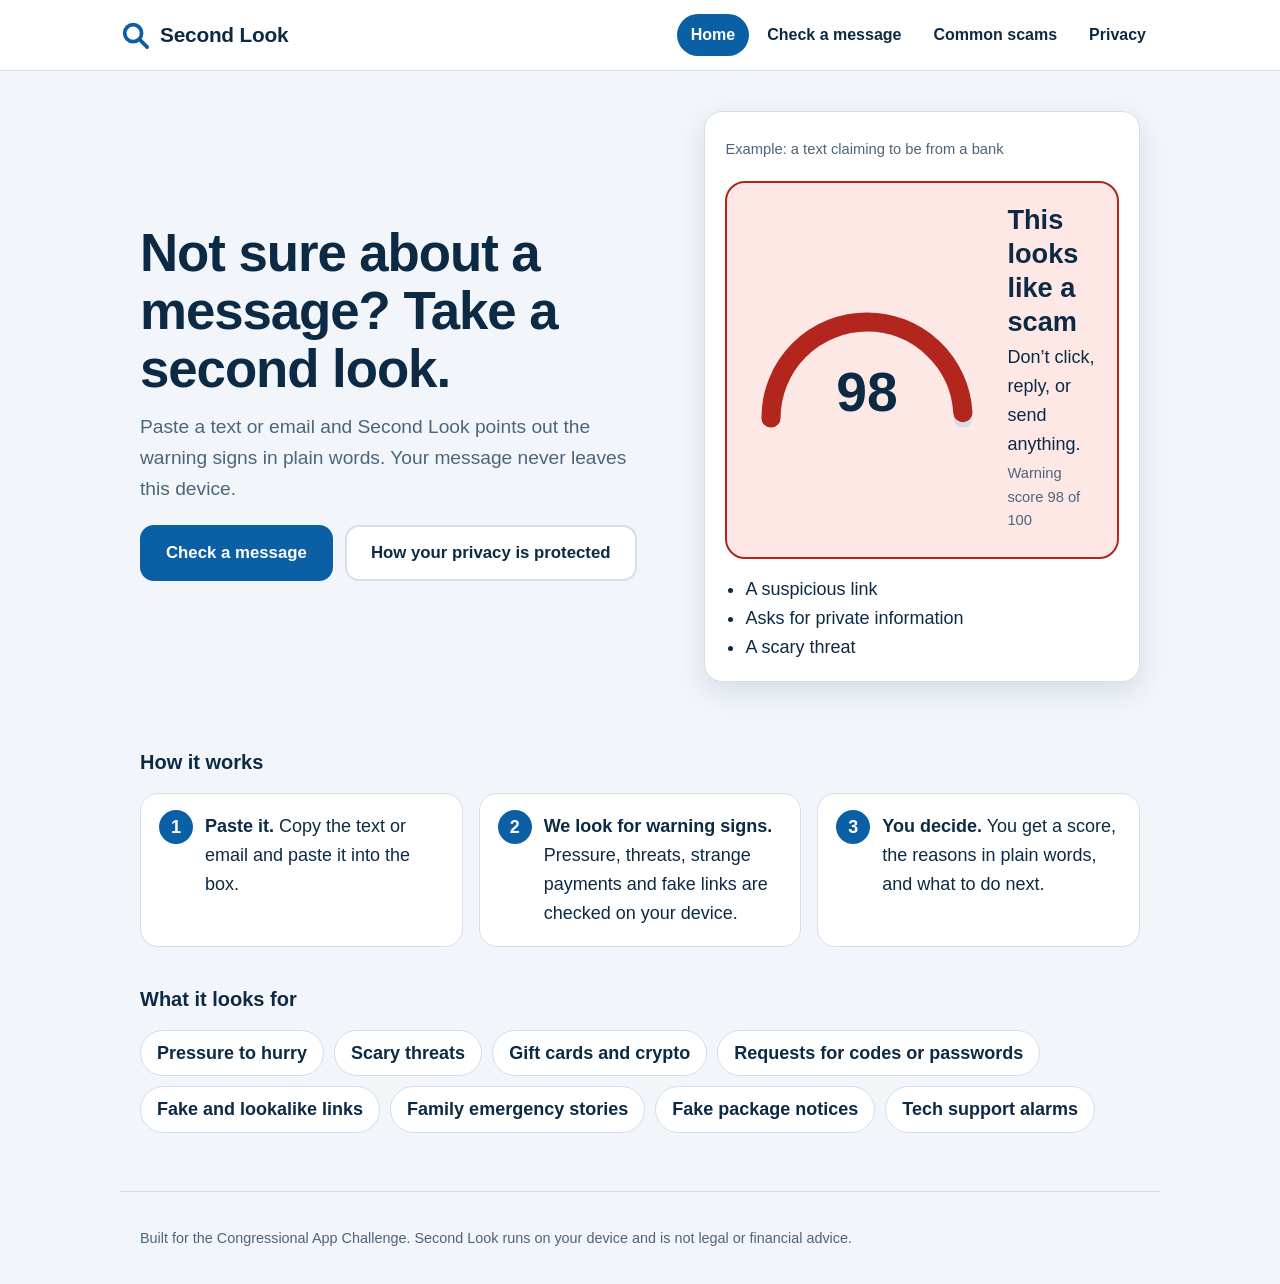
==== index.html @ 33ceda93 "Add files via upload" ====
<!DOCTYPE html>
<html lang="en">
<head>
<meta charset="utf-8">
<meta name="viewport" content="width=device-width, initial-scale=1">
<title>Second Look: check a message before you act</title>
<meta name="description" content="Paste a suspicious text or email and get plain-language warning signs. Everything is checked on your device.">
<link rel="icon" href="data:image/svg+xml,%3Csvg xmlns='http://www.w3.org/2000/svg' viewBox='0 0 32 32'%3E%3Ccircle cx='14' cy='14' r='9' fill='none' stroke='%230b5fa5' stroke-width='4'/%3E%3Cpath d='M21 21l8 8' stroke='%230b5fa5' stroke-width='4' stroke-linecap='round'/%3E%3C/svg%3E">
<style>
:root{--font:"Avenir Next","Segoe UI",Roboto,"Helvetica Neue",Arial,sans-serif;
--bg:#f2f6fa;--panel:#fff;--ink:#0d2a45;--mute:#4d647a;--line:#d3dfea;--brand:#0b5fa5;--brandInk:#fff;
--ok:#17794a;--okBg:#e3f4ea;--warn:#9a5b00;--warnBg:#fff1d0;--bad:#b3261e;--badBg:#fde8e6;color-scheme:light}
@media (prefers-color-scheme:dark){:root:not([data-theme="light"]){--bg:#0b1a2b;--panel:#12273d;--ink:#e9f1f9;--mute:#9fb4c8;--line:#27405a;--brand:#6cb4f0;--brandInk:#0b1a2b;--ok:#5fd394;--okBg:#123a2a;--warn:#f2b84b;--warnBg:#3a2e10;--bad:#ff8a80;--badBg:#401a18;color-scheme:dark}}
:root[data-theme="dark"]{--bg:#0b1a2b;--panel:#12273d;--ink:#e9f1f9;--mute:#9fb4c8;--line:#27405a;--brand:#6cb4f0;--brandInk:#0b1a2b;--ok:#5fd394;--okBg:#123a2a;--warn:#f2b84b;--warnBg:#3a2e10;--bad:#ff8a80;--badBg:#401a18;color-scheme:dark}
*{box-sizing:border-box}
html{scroll-behavior:smooth}
body{margin:0;background:var(--bg);color:var(--ink);font:18px/1.6 var(--font);-webkit-text-size-adjust:100%}
@media (prefers-reduced-motion:reduce){html{scroll-behavior:auto}*{transition:none!important}}
[hidden]{display:none!important}
a{color:var(--brand)}
.skip{position:absolute;left:-999px;top:8px;background:var(--ink);color:var(--bg);padding:10px 14px;border-radius:8px;z-index:20}.skip:focus{left:8px}
header.site{display:flex;flex-wrap:wrap;align-items:center;justify-content:space-between;gap:8px 24px;padding:14px max(20px,calc((100% - 1040px)/2));background:var(--panel);border-bottom:1px solid var(--line);position:sticky;top:0;z-index:10}
.brand{display:flex;align-items:center;gap:10px;color:var(--brand);text-decoration:none;font-weight:800;font-size:1.3rem;letter-spacing:-.01em}
.brand span{color:var(--ink)}
nav{display:flex;flex-wrap:wrap;gap:4px}
nav a{padding:8px 14px;border-radius:99px;text-decoration:none;color:var(--ink);font-weight:600;font-size:1rem}
nav a:hover{background:var(--bg)}
nav a[aria-current="page"]{background:var(--brand);color:var(--brandInk)}
a:focus-visible,button:focus-visible,textarea:focus-visible,summary:focus-visible{outline:3px solid var(--brand);outline-offset:3px}
main{max-width:1040px;margin:0 auto;padding:28px 20px 40px}
h1{font-size:clamp(2rem,5.4vw,3.3rem);line-height:1.1;letter-spacing:-.02em;font-weight:800;margin:0 0 14px;outline:none}
h2{font-size:1.25rem;margin:0 0 8px;line-height:1.25}
.sec{margin:40px 0 14px}
.lead{font-size:1.2rem;color:var(--mute);max-width:46ch;margin:0 0 20px}
.meta{color:var(--mute);font-size:.92rem;margin:6px 0}
.hero{display:grid;grid-template-columns:1.1fr .9fr;gap:32px;align-items:center;padding:12px 0}
@media (max-width:820px){.hero{grid-template-columns:1fr}}
.card{background:var(--panel);border:1px solid var(--line);border-radius:18px;padding:20px;margin-bottom:16px}
.demo{box-shadow:0 10px 30px rgba(13,42,69,.12)}
.actions{display:flex;flex-wrap:wrap;gap:12px;margin:16px 0 4px}
.btn{display:inline-flex;align-items:center;justify-content:center;min-height:56px;padding:12px 24px;border-radius:14px;border:2px solid var(--line);background:var(--panel);color:var(--ink);font:700 1.05rem var(--font);text-decoration:none;cursor:pointer}
.btn:hover{border-color:var(--brand)}
.btn.primary{background:var(--brand);border-color:var(--brand);color:var(--brandInk)}
.steps{counter-reset:s;list-style:none;padding:0;display:grid;grid-template-columns:repeat(3,1fr);gap:16px}
@media (max-width:820px){.steps{grid-template-columns:1fr}}
.steps li{counter-increment:s;background:var(--panel);border:1px solid var(--line);border-radius:18px;padding:18px 20px 18px 64px;position:relative}
.steps li::before{content:counter(s);position:absolute;left:18px;top:16px;width:34px;height:34px;border-radius:50%;background:var(--brand);color:var(--brandInk);font-weight:800;display:grid;place-items:center}
.pills{list-style:none;padding:0;display:flex;flex-wrap:wrap;gap:10px}
.pills li{background:var(--panel);border:1px solid var(--line);border-radius:99px;padding:8px 16px;font-weight:600}
label{display:block;font-weight:700;margin-bottom:8px}
textarea{width:100%;font:inherit;padding:14px;border:2px solid var(--line);border-radius:14px;background:var(--bg);color:var(--ink);resize:vertical;min-height:160px}
.err{color:var(--bad);font-weight:700;margin:10px 0 0}
.chips{display:flex;flex-wrap:wrap;gap:10px}
.chip{min-height:44px;padding:8px 16px;border-radius:99px;border:2px solid var(--line);background:var(--panel);color:var(--ink);font:600 1rem var(--font);cursor:pointer}
.chip:hover{border-color:var(--brand)}
.grid{display:grid;grid-template-columns:repeat(auto-fill,minmax(300px,1fr));gap:16px;margin-bottom:16px}
.grid.three{grid-template-columns:repeat(auto-fit,minmax(240px,1fr))}
.grid .card{margin:0}
.scam h2{margin-bottom:10px}.scam p{margin:6px 0}
.scam q{display:block;font-style:italic;color:var(--mute)}
.verdict{display:grid;grid-template-columns:240px 1fr;gap:20px;align-items:center;border:2px solid;border-radius:20px;padding:20px;margin:20px 0 16px}
@media (max-width:640px){.verdict{grid-template-columns:1fr;text-align:center}}
.verdict.ok{background:var(--okBg);border-color:var(--ok)}.verdict.warn{background:var(--warnBg);border-color:var(--warn)}.verdict.scam{background:var(--badBg);border-color:var(--bad)}
.verdict h2{font-size:1.7rem;margin:0 0 4px;outline:none}.verdict p{margin:4px 0}
.gauge{width:100%;max-width:240px;margin:0 auto;display:block}
.g-track{fill:none;stroke:var(--line);stroke-width:16;stroke-linecap:round}
.g-val{fill:none;stroke-width:16;stroke-linecap:round;transition:stroke-dashoffset .9s cubic-bezier(.2,.8,.2,1)}
.gauge.ok .g-val{stroke:var(--ok)}.gauge.warn .g-val{stroke:var(--warn)}.gauge.scam .g-val{stroke:var(--bad)}
.g-num{font-size:46px;font-weight:800;fill:var(--ink);font-family:var(--font)}
.find{border-left:8px solid var(--line)}.find.hi{border-left-color:var(--bad)}.find.mid{border-left-color:var(--warn)}
.find p{margin:6px 0}.find q{background:var(--bg);padding:2px 8px;border-radius:6px;margin-right:6px;font-size:.95rem}
.tipline{font-weight:600}
.msg{white-space:pre-wrap;word-break:break-word;background:var(--bg);padding:14px;border-radius:12px;margin:8px 0}
mark{color:inherit;border-radius:3px;padding:0 2px}
.hl-flag{background:var(--warnBg);box-shadow:inset 0 -3px 0 var(--warn)}
.hl-link{background:var(--badBg);box-shadow:inset 0 -3px 0 var(--bad);text-decoration:underline wavy var(--bad)}
.todo ol{margin:8px 0 0;padding-left:22px}.todo li{margin:6px 0}
.linkrow{padding:10px 0;border-top:1px solid var(--line)}.linkrow:first-of-type{border-top:0}
.linkrow ul{margin:6px 0 0;padding-left:20px}
.proof{display:flex;justify-content:space-between;gap:12px;flex-wrap:wrap;background:var(--bg);border-radius:12px;padding:12px 16px;margin:12px 0 4px}
.proof strong{font-size:1.4rem;color:var(--ok)}
.mini{margin:6px 0 0;padding-left:20px}
footer.site{max-width:1040px;margin:0 auto;padding:20px;color:var(--mute);font-size:.9rem;border-top:1px solid var(--line)}
</style>
</head>
<body>
<a class="skip" href="#main">Skip to content</a>
<header class="site">
  <a class="brand" href="#/" aria-label="Second Look, home">
    <svg viewBox="0 0 32 32" width="30" height="30" aria-hidden="true"><circle cx="14" cy="14" r="9" fill="none" stroke="currentColor" stroke-width="4"/><path d="M21 21l8 8" stroke="currentColor" stroke-width="4" stroke-linecap="round"/></svg>
    <span>Second Look</span>
  </a>
  <nav aria-label="Main">
    <a href="#/" data-p="home">Home</a>
    <a href="#/check" data-p="check">Check a message</a>
    <a href="#/learn" data-p="learn">Common scams</a>
    <a href="#/privacy" data-p="privacy">Privacy</a>
  </nav>
</header>

<main id="main">
<section id="p-home" class="page">
  <div class="hero">
    <div>
      <h1>Not sure about a message? Take a second look.</h1>
      <p class="lead">Paste a text or email and Second Look points out the warning signs in plain words. Your message never leaves this device.</p>
      <div class="actions"><a class="btn primary" href="#/check">Check a message</a><a class="btn" href="#/privacy">How your privacy is protected</a></div>
    </div>
    <div class="card demo" aria-label="Example result"><p class="meta">Example: a text claiming to be from a bank</p><div id="demo"></div></div>
  </div>
  <h2 class="sec">How it works</h2>
  <ol class="steps">
    <li><strong>Paste it.</strong> Copy the text or email and paste it into the box.</li>
    <li><strong>We look for warning signs.</strong> Pressure, threats, strange payments and fake links are checked on your device.</li>
    <li><strong>You decide.</strong> You get a score, the reasons in plain words, and what to do next.</li>
  </ol>
  <h2 class="sec">What it looks for</h2>
  <ul class="pills" id="pills"></ul>
</section>

<section id="p-check" class="page" hidden>
  <h1>Check a message</h1>
  <p class="lead">Paste the whole message below. Nothing is sent anywhere.</p>
  <div class="card">
    <label for="msg">The message</label>
    <textarea id="msg" rows="7" placeholder="Paste a text message or email here"></textarea>
    <p id="err" class="err" role="alert" hidden></p>
    <div class="actions"><button class="btn primary" id="run">Check this message</button><button class="btn" id="clear">Clear</button></div>
    <p class="meta">No example handy? Try one:</p>
    <div class="chips" id="examples"></div>
  </div>
  <div id="result" hidden aria-live="polite"></div>
</section>

<section id="p-learn" class="page" hidden>
  <h1>Common scams</h1>
  <p class="lead">Scammers reuse the same few stories. Knowing them makes them easy to spot.</p>
  <div class="grid" id="scams"></div>
  <div class="card">
    <h2>If you think you’ve been scammed</h2>
    <ul>
      <li>If you shared card or bank details, call your bank right away.</li>
      <li>Report it at <a href="https://reportfraud.ftc.gov" rel="noopener">reportfraud.ftc.gov</a> and, for internet crimes, <a href="https://www.ic3.gov" rel="noopener">ic3.gov</a>.</li>
      <li>Tell family or a friend. Scams work best in secret, and shame helps nobody.</li>
    </ul>
  </div>
</section>

<section id="p-privacy" class="page" hidden>
  <h1>Your message stays on your device</h1>
  <p class="lead">Scam messages are personal. Second Look was built so we never need to see yours.</p>
  <div class="grid three">
    <div class="card"><h2>No uploads</h2><p>The check runs inside this page, on your phone or computer. There is no server that receives your message.</p></div>
    <div class="card"><h2>No history</h2><p>We don’t save what you paste. Close the tab and it’s gone.</p></div>
    <div class="card"><h2>No accounts</h2><p>You don’t sign in, and there are no ads or trackers in this page.</p></div>
  </div>
  <div class="card">
    <h2>Check it yourself</h2>
    <p>Open this page, then turn on airplane mode and check a message. It still works, because nothing needs the internet.</p>
    <p class="proof"><span>Network requests made while checking messages</span> <strong id="netcount">0</strong></p>
    <p class="meta">This counter is read from your browser’s own resource log each time you check a message.</p>
  </div>
  <div class="card">
    <h2>How the checking works</h2>
    <p>Two layers work together, both inside the page:</p>
    <ul>
      <li><strong>Rules.</strong> <span id="ruleCount"></span> checks look for pressure, threats, payment requests, private-information requests, and fake or lookalike links. Each finding comes with a plain-language reason.</li>
      <li><strong>A small word model.</strong> A naive Bayes classifier learns from <span id="corpusCount"></span> short example messages when the page loads. It adds a gentle nudge to the score (20%), and the rules carry the rest.</li>
    </ul>
    <p class="meta">This is a helper, not a guarantee. It can miss new scams and flag real messages. When in doubt, contact the company using a number you already trust.</p>
  </div>
</section>
</main>

<footer class="site"><p>Built for the Congressional App Challenge. Second Look runs on your device and is not legal or financial advice.</p></footer>

<script>
// Training messages for the small on-device word model, plus page content.
(function(root){
var CORPUS={
scam:[
"URGENT your account has been suspended verify your password now at the link",
"Final notice unpaid toll balance pay now to avoid a fine click the link",
"You have won a prize claim your free gift card today",
"Hi grandma I am in jail please send bail money with gift cards and dont tell mom",
"Your package is on hold pay the small delivery fee at this link",
"This is the IRS you owe back taxes and a warrant will be issued call now",
"Your computer has a virus call this number for tech support immediately",
"Guaranteed returns double your money with crypto investment opportunity",
"Buy gift cards and send me the codes keep this private I am in a meeting",
"Your bank account is locked confirm your social security number to unlock",
"Congratulations you have been selected for a free iphone claim your reward",
"Wrong number hi I am new in town do you want to chat and invest in crypto",
"Dear customer your payment failed update your billing details immediately",
"Unauthorized login detected verify your identity or your account will be closed",
"Medicare card replacement send your number and bank details to receive new card",
"Act now limited time pay with bitcoin or your files stay locked"
],
ham:[
"Your appointment is tomorrow at 3 pm reply C to confirm or call the office",
"Hey are you still coming to dinner on Friday I made reservations",
"Your verification code is numtoken do not share this code with anyone",
"Thanks for your order it shipped and will arrive on Thursday",
"Reminder the council meeting moved to 7 pm in the main room",
"Can you pick up milk on the way home thanks",
"Your prescription is ready for pickup at the pharmacy",
"Happy birthday hope you have a great day see you this weekend",
"The game starts at 6 bring a jacket it might get cold",
"Your monthly statement is available log in to the app to view it",
"Class is cancelled today because of the storm see you next week",
"Meeting notes are attached let me know if you have questions",
"Thanks for dinner last night we had a great time",
"Your ride is arriving in 3 minutes meet the driver outside",
"Library books are due Monday you can renew them online",
"Practice is at 5 today please bring your water bottle"
]};
var EXAMPLES=[
{label:"Bank text",text:"Chase Alert: Your account has been locked due to unauthorized activity. Verify your identity within 24 hours: http://chase-secure-login.top/verify"},
{label:"Boss gift cards",text:"Hi, it's Dana. I'm in a meeting and can't talk. I need 5 Google Play gift cards for a client today. Send me the codes and keep this between us."},
{label:"Package fee",text:"USPS: Your package is on hold. Pay a $1.99 redelivery fee at bit.ly/3xYzPkg to avoid return."},
{label:"Real reminder",text:"Reminder: your dentist appointment is tomorrow at 3:00 PM. Reply C to confirm."}
];
var SCAMS=[
{name:"A grandchild in trouble",looks:"“Grandma, it’s me. I’m in jail and need bail. Please don’t tell Mom.”",tell:"A frightening emergency, a request for secrecy, and payment by gift card or wire.",todo:"Hang up. Call your grandchild or a relative on a number you already have."},
{name:"Government impersonators",looks:"“This is the IRS. A warrant will be issued unless you pay today.”",tell:"Real agencies don’t threaten arrest by text or demand gift cards.",todo:"Look up the agency’s official number yourself and call it."},
{name:"Fake package or toll notices",looks:"“Your package is on hold. Pay a small fee to release it.”",tell:"A small fee, a link, and a package you weren’t expecting.",todo:"Open the carrier’s real app or website by typing the address yourself."},
{name:"Bank fraud alerts",looks:"“Your account is locked. Verify now.”",tell:"A link that asks you to log in, with a lookalike web address.",todo:"Call the number on the back of your card."},
{name:"The boss who needs gift cards",looks:"“I’m in a meeting. Buy 5 gift cards and send me the codes.”",tell:"Someone senior, unreachable, asking for gift-card codes.",todo:"Contact your boss on a known number before doing anything."},
{name:"Tech support alarms",looks:"“Your computer has a virus. Call this number now.”",tell:"Pop-ups and messages can’t really detect viruses and then ask you to call.",todo:"Close the page. Never give a stranger remote access."},
{name:"Prizes and inheritances",looks:"“You’ve won! Pay a small fee to claim your prize.”",tell:"You must pay or share details before you can collect.",todo:"Real prizes never charge you. Ignore it."},
{name:"Romance and investment",looks:"“I’ve made a fortune with crypto. Guaranteed returns.”",tell:"A new online friend, guaranteed profits, and pressure to move fast.",todo:"Talk to someone you trust before sending any money."}
];
var api={CORPUS:CORPUS,EXAMPLES:EXAMPLES,SCAMS:SCAMS};
if(typeof module!=="undefined"&&module.exports)module.exports=api;else root.AppData=api;
})(this);
</script>
<script>
// Scam analyzer: rule checks + link checks + a tiny word model. Pure logic, no network, no DOM.
(function(root){
"use strict";
var Data=(typeof module!=="undefined"&&module.exports)?require("./data.js"):root.AppData;
var BRANDS=["paypal","amazon","apple","microsoft","netflix","usps","fedex","ups","irs","chase","wellsfargo","bankofamerica","venmo","zelle","google","facebook","walmart","medicare","citibank"];
var SHORT=/^(bit\.ly|tinyurl\.com|t\.co|ow\.ly|is\.gd|cutt\.ly|rb\.gy|shorturl\.at|goo\.gl|tiny\.cc)$/i;
var BADTLD=/\.(top|xyz|click|link|icu|buzz|rest|sbs|cfd|support|zip|mov)$/i;

var RULES=[
{id:"urgency",w:14,re:/\b(urgent(ly)?|immediately|right away|act now|asap|final (notice|warning)|last (chance|warning)|within \d+ ?(hours?|hrs?|minutes?|mins?|days?)|expires? (today|soon)|today only|respond now)/gi,title:"Pressure to hurry",why:"Scammers rush you so you don’t stop to think or check.",tip:"Real companies give you time. Slow down."},
{id:"threat",w:16,re:/\b(suspend(ed)?|locked|deactivat\w+|terminat\w+|legal action|lawsuit|arrest(ed)?|warrant|penalt(y|ies)|frozen|closed your account|unauthorized (charge|activity|login)|compromised)\b/gi,title:"A scary threat",why:"Fear makes people act fast. Scammers use it on purpose.",tip:"Don’t react to the threat. Check with the company directly."},
{id:"payment",w:26,re:/\b(gift ?cards?|itunes card|google play card|steam card|western union|moneygram|wire (the )?(money|transfer)|zelle|cash ?app|venmo|bitcoin|btc|crypto(currency)?|prepaid card|money order)\b/gi,title:"Asks for hard-to-trace payment",why:"Gift cards, wire transfers and crypto are favorites of scammers because the money can’t be taken back.",tip:"Never pay a stranger with gift cards, wires or crypto."},
{id:"secrets",w:22,re:/\b(?:send|reply with|give|tell|read (?:back|out)|share|enter|provide|confirm|verify|update)\b[^.\n]{0,40}?\b(?:codes?|password|pin|ssn|social security(?: number)?|card number|account number|account|login|identity|banking (?:info|details))\b/gi,neg:/(not|never|n't|don't)\s*$/i,title:"Asks for private information",why:"Banks and agencies don’t ask you to send passwords, codes or your Social Security number by message.",tip:"Never share codes or passwords. Call the company on a number you trust."},
{id:"prize",w:20,re:/\b(you(?:'ve| have)? (?:won|been selected)|congratulations|winner|prize|lottery|sweepstakes|claim your (?:reward|gift|prize)|free (?:gift|iphone|reward)|inheritance|unclaimed (?:funds|money))\b/gi,title:"A prize you didn’t enter for",why:"If you didn’t enter, you didn’t win. Prizes that ask for a fee are scams.",tip:"Ignore it. Real prizes never ask you to pay."},
{id:"secrecy",w:18,re:/\b(don'?t tell|do not tell|keep this (?:private|secret|between us)|between you and me|don'?t (?:share|mention) this|tell no one)\b/gi,title:"Asks you to keep it secret",why:"Scammers isolate you so no one can warn you.",tip:"Tell someone you trust right away."},
{id:"impersonation",w:10,re:/\b(irs|internal revenue|social security administration|medicare|your bank|chase|wells fargo|bank of america|citibank|amazon|apple support|microsoft|geek squad|norton|mcafee|paypal|fedex|usps|ups|dmv|sheriff|fbi)\b/gi,title:"Uses a trusted name",why:"Scammers borrow names you trust. Anyone can type a famous name.",tip:"Contact the real organization using a number or website you already know."},
{id:"package",w:20,re:/\b(unpaid toll|toll (?:balance|violation)|package (?:is )?(?:on hold|held|undeliverable)|redelivery|customs fee|failed (?:to deliver|delivery))\b/gi,title:"A package or toll problem",why:"Fake delivery and toll notices are among the most common scam texts.",tip:"Check in the carrier’s real app or website, typed by you."},
{id:"family",w:20,re:/\b(new number|lost my phone|(?:in|from) jail|need bail|bail money|car accident|stranded)\b/gi,title:"A family emergency story",why:"Scammers pretend to be a relative in trouble to get quick money.",tip:"Call your relative on a number you already have."},
{id:"tech",w:44,re:/\b(your (?:computer|device|pc|iphone|ipad) (?:has|is|may be) (?:a )?(?:virus|infected|hacked|compromised)|call (?:this|our|the) (?:number|support|helpline)|remote access|anydesk|teamviewer|tech(?:nical)? support)/gi,title:"Tech support alarm",why:"Real companies don’t contact you out of the blue about a virus.",tip:"Don’t call. Never give anyone control of your computer."},
{id:"invest",w:22,re:/\b(guaranteed (?:returns?|profit)|risk[- ]free|double your (?:money|investment)|crypto (?:trading|investment)|investment opportunity|passive income)\b/gi,title:"Too-good-to-be-true profit",why:"No honest investment can guarantee profit.",tip:"Talk to someone you trust before sending money."},
{id:"greeting",w:6,re:/\b(dear (?:customer|user|member|client|account holder|sir|madam)|valued customer)\b/gi,title:"A generic greeting",why:"Real companies usually use your name.",tip:"Treat it as one more reason to be careful."},
{id:"click",w:6,re:/\b(click (?:the )?(?:link|here|below)|tap (?:the )?(?:link|here)|follow this link|open the attachment)\b/gi,title:"Tells you to click",why:"Scam messages push you toward a link or file.",tip:"Don’t tap links in unexpected messages."}
];

function findAll(re,text,neg){var out=[],m;re.lastIndex=0;while((m=re.exec(text))){if(!m[0].length){re.lastIndex++;continue}var s=m.index;if(neg&&neg.test(text.slice(Math.max(0,s-14),s)))continue;out.push([s,s+m[0].length])}return out}

var URL_RE=/(?:https?:\/\/|www\.)[^\s<>"')]+|\b[a-z0-9][a-z0-9-]*(?:\.[a-z0-9-]+)*\.(?:com|net|org|co|io|top|xyz|click|link|info|us|biz|support|me|gov|edu|icu|live|shop|site|online|ly)(?:\/[^\s<>"')]*)?/gi;
function extractUrls(text){var out=[],m;URL_RE.lastIndex=0;while((m=URL_RE.exec(text))){var raw=m[0].replace(/[.,;:!?]+$/,"");if(m.index>0&&text.charAt(m.index-1)==="@")continue;out.push({raw:raw,start:m.index,end:m.index+raw.length})}return out}
function norm(h){return h.replace(/rn/g,"m").replace(/0/g,"o").replace(/1/g,"l").replace(/3/g,"e").replace(/\$/g,"s")}
var NAMES={paypal:"PayPal",usps:"USPS",fedex:"FedEx",ups:"UPS",irs:"the IRS",wellsfargo:"Wells Fargo",bankofamerica:"Bank of America",citibank:"Citibank"};
function cap(s){return NAMES[s]||s.charAt(0).toUpperCase()+s.slice(1)}
function analyzeUrl(u){
  var s=u.raw.replace(/^https?:\/\//i,""),auth=s.split(/[\/?#]/)[0],at=false;
  if(auth.indexOf("@")>-1){at=true;auth=auth.split("@").pop()}
  var h=auth.replace(/:\d+$/,"").toLowerCase().replace(/^www\./,""),f=[],L=h.split("."),tld=L[L.length-1],first=L.length>1?L[L.length-2]:h,reg=L.slice(-2).join(".");
  if(at)f.push("Has an @ sign that hides the real website.");
  if(SHORT.test(h))f.push("A shortened link hides where it really goes.");
  if(/^\d{1,3}(\.\d{1,3}){3}$/.test(h))f.push("Uses a string of numbers instead of a website name.");
  if(/xn--/.test(h))f.push("Uses look-alike international letters to imitate another site.");
  if(BADTLD.test(h))f.push("Ends in ."+tld+", an ending scam sites use a lot.");
  if((h.match(/-/g)||[]).length>=3)f.push("A long, hyphen-filled name is common on fake sites.");
  var n=norm(h);
  for(var i=0;i<BRANDS.length;i++){var b=BRANDS[i];
    if(n.indexOf(b)>-1){
      var ok=(first===b&&/^(com|gov|org)$/.test(tld))||(L.length>=3&&/^(co|com)$/.test(first)&&L[L.length-3]===b);
      if(!ok){f.push("The name imitates "+cap(b)+", but the real website here is "+reg+".");break}
    }}
  return {raw:u.raw,host:h,flags:f,start:u.start,end:u.end};
}

// Tiny naive Bayes word model, trained when the page loads from the example messages in data.js.
var MODEL=null;
function tokens(t){t=t.toLowerCase().replace(/https?:\/\/\S+|www\.\S+/g," urltoken ").replace(/\d+/g," numtoken ");return t.match(/[a-z']+|[$!]/g)||[]}
function train(){
  var c={s:{},h:{}},N={s:0,h:0},V={};
  function add(k){return function(msg){tokens(msg).forEach(function(w){c[k][w]=(c[k][w]||0)+1;N[k]++;V[w]=1})}}
  Data.CORPUS.scam.forEach(add("s"));Data.CORPUS.ham.forEach(add("h"));
  var size=Object.keys(V).length,llr={};
  Object.keys(V).forEach(function(w){llr[w]=Math.log(((c.s[w]||0)+1)/(N.s+size))-Math.log(((c.h[w]||0)+1)/(N.h+size))});
  MODEL=llr;
}
function classify(text){
  if(!MODEL)train();
  var seen={},sum=0;
  tokens(text).forEach(function(w){if(!seen[w]&&MODEL[w]!==undefined){seen[w]=1;sum+=MODEL[w]}});
  return 1/(1+Math.exp(-sum/2));
}

function analyze(text){
  text=String(text||"");
  var findings=[],marks=[],raw=0,ids={};
  RULES.forEach(function(r){
    var hits=findAll(r.re,text,r.neg);
    if(!hits.length)return;
    ids[r.id]=1;raw+=r.w+Math.min(hits.length-1,2)*2;
    findings.push({id:r.id,w:r.w,title:r.title,why:r.why,tip:r.tip,snips:hits.slice(0,3).map(function(h){return text.slice(h[0],h[1])})});
    hits.forEach(function(h){marks.push({s:h[0],e:h[1],id:r.id})});
  });
  var words=text.match(/[A-Za-z]{3,}/g)||[],caps=words.filter(function(w){return w===w.toUpperCase()}).length;
  if((caps>=4&&caps/Math.max(words.length,1)>0.3)||/!{3,}/.test(text)){ids.shout=1;raw+=6;findings.push({id:"shout",w:6,title:"Shouting",why:"ALL CAPS and lots of exclamation marks are used to alarm you.",tip:"Calm, official messages rarely shout.",snips:[]})}
  var links=extractUrls(text).map(analyzeUrl),bad=links.filter(function(l){return l.flags.length}),nf=0;
  bad.forEach(function(l){nf+=l.flags.length;marks.push({s:l.start,e:l.end,id:"links"})});
  if(bad.length){ids.links=1;raw+=Math.min(40,20+8*nf);findings.push({id:"links",w:30,title:"A suspicious link",why:"The web address looks fake or hides where it goes. Scammers copy real sites to steal passwords.",tip:"Don’t tap it. Type the company’s real web address yourself.",snips:bad.map(function(l){return l.host})})}
  var bonus=0;
  if(ids.links&&(ids.urgency||ids.threat))bonus+=10;
  if(ids.payment&&(ids.urgency||ids.secrecy||ids.impersonation||ids.family))bonus+=10;
  if(ids.secrets&&(ids.links||ids.impersonation))bonus+=8;
  var rule=Math.min(100,raw+bonus),nb=text.trim()?classify(text):0;
  var score=text.trim()?Math.round(rule*0.8+nb*100*0.2):0;
  findings.sort(function(a,b){return b.w-a.w});
  return {score:score,level:score>=55?"scam":score>=25?"warn":"ok",rule:rule,model:nb,findings:findings,links:links,marks:marks};
}
var api={analyze:analyze,classify:classify,analyzeUrl:analyzeUrl,extractUrls:extractUrls,RULES:RULES};
if(typeof module!=="undefined"&&module.exports)module.exports=api;else root.Analyzer=api;
})(this);
</script>
<script>
// Interface: pages, rendering, and the privacy counter. All checking happens in analyzer.js.
(function(){
"use strict";
var A=window.Analyzer,D=window.AppData,NS="http://www.w3.org/2000/svg",first=true,net=0;
function $(i){return document.getElementById(i)}
function h(t,c,x){var n=document.createElement(t);if(c)n.className=c;if(x!=null)n.textContent=x;return n}
function reqCount(){try{return performance.getEntriesByType("resource").length}catch(e){return 0}}
var TITLES={home:"Second Look: check a message before you act",check:"Check a message | Second Look",learn:"Common scams | Second Look",privacy:"Privacy | Second Look"};
var VERDICT={
 scam:{head:"This looks like a scam",body:"Don’t click, reply, or send anything."},
 warn:{head:"Be careful with this one",body:"Some things don’t add up. Check before you act."},
 ok:{head:"No warning signs found",body:"That doesn’t make it safe. If it asks for money or personal details, check another way."}};
var NEXT=["Don’t use any link or phone number in the message.","Contact the company using the number on your card, or a website you already know.","Tell someone you trust before you send money or information.","Report scams at reportfraud.ftc.gov."];

function route(){
  var k=location.hash.replace(/^#\/?/,"").split("?")[0]||"home";
  if(!TITLES[k])k="home";
  Object.keys(TITLES).forEach(function(p){$("p-"+p).hidden=p!==k});
  document.querySelectorAll("nav a").forEach(function(a){if(a.dataset.p===k)a.setAttribute("aria-current","page");else a.removeAttribute("aria-current")});
  document.title=TITLES[k];
  var hd=document.querySelector("#p-"+k+" h1");
  if(hd&&!first){hd.setAttribute("tabindex","-1");hd.focus({preventScroll:true})}
  first=false;window.scrollTo(0,0);
}

function gauge(score,level){
  var s=document.createElementNS(NS,"svg");
  s.setAttribute("viewBox","0 0 200 120");s.setAttribute("class","gauge "+level);s.setAttribute("role","img");s.setAttribute("aria-label","Warning score "+score+" out of 100");
  function p(c){var e=document.createElementNS(NS,"path");e.setAttribute("d","M 20 100 A 80 80 0 0 1 180 100");e.setAttribute("class",c);return e}
  var val=p("g-val");val.style.strokeDasharray="251.3";val.style.strokeDashoffset="251.3";
  s.appendChild(p("g-track"));s.appendChild(val);
  var t=document.createElementNS(NS,"text");t.setAttribute("x","100");t.setAttribute("y","94");t.setAttribute("text-anchor","middle");t.setAttribute("class","g-num");t.textContent=score;s.appendChild(t);
  requestAnimationFrame(function(){requestAnimationFrame(function(){val.style.strokeDashoffset=String(251.3*(1-score/100))})});
  return s;
}
function verdictBlock(res){
  var V=VERDICT[res.level],box=h("div","verdict "+res.level),t=h("div");
  box.appendChild(gauge(res.score,res.level));
  t.appendChild(h("h2",null,V.head));t.appendChild(h("p",null,V.body));
  t.appendChild(h("p","meta","Warning score "+res.score+" of 100"));
  box.appendChild(t);return box;
}
function highlight(text,res){
  var title={};res.findings.forEach(function(f){title[f.id]=f.title});
  var m=res.marks.slice().sort(function(a,b){return a.s-b.s||b.e-a.e}),last=0,p=h("p","msg");
  m.forEach(function(k){
    if(k.s<last)return;
    if(k.s>last)p.appendChild(document.createTextNode(text.slice(last,k.s)));
    var el=h("mark","hl-"+(k.id==="links"?"link":"flag"),text.slice(k.s,k.e));el.title=title[k.id]||"";p.appendChild(el);last=k.e;
  });
  if(last<text.length)p.appendChild(document.createTextNode(text.slice(last)));
  return p;
}
function renderResult(res,text,box){
  box.textContent="";box.hidden=false;
  var vb=verdictBlock(res);box.appendChild(vb);
  var todo=h("div","card todo");todo.appendChild(h("h2",null,res.level==="ok"?"Still unsure? Do this":"What to do now"));
  var ol=h("ol");NEXT.forEach(function(s){ol.appendChild(h("li",null,s))});todo.appendChild(ol);box.appendChild(todo);
  box.appendChild(h("h2","sec","What we noticed"));
  if(!res.findings.length)box.appendChild(h("div","card","We didn’t find the usual warning signs in this message."));
  res.findings.forEach(function(f){
    var c=h("div","card find "+(f.w>=20?"hi":f.w>=12?"mid":""));
    c.appendChild(h("h2",null,f.title));c.appendChild(h("p",null,f.why));
    if(f.snips.length){var p=h("p");f.snips.forEach(function(s){p.appendChild(h("q",null,s))});c.appendChild(p)}
    c.appendChild(h("p","tipline",f.tip));box.appendChild(c);
  });
  var mc=h("div","card");mc.appendChild(h("h2",null,"Your message, marked up"));mc.appendChild(highlight(text,res));
  mc.appendChild(h("p","meta","Yellow underline: a warning phrase. Red wavy underline: a suspicious link."));box.appendChild(mc);
  if(res.links.length){
    var lc=h("div","card");lc.appendChild(h("h2",null,"Links in this message"));
    res.links.forEach(function(l){
      var r=h("div","linkrow");r.appendChild(h("strong",null,l.host));
      if(l.flags.length){var ul=h("ul");l.flags.forEach(function(f){ul.appendChild(h("li",null,f))});r.appendChild(ul)}
      else r.appendChild(h("p","meta","Nothing odd about this address."));
      lc.appendChild(r);
    });
    lc.appendChild(h("p","meta","We only read the address. We never open the link."));box.appendChild(lc);
  }
  var hd=vb.querySelector("h2");hd.setAttribute("tabindex","-1");
  var reduce=window.matchMedia&&matchMedia("(prefers-reduced-motion:reduce)").matches;
  box.scrollIntoView({behavior:reduce?"auto":"smooth",block:"start"});hd.focus({preventScroll:true});
}
function run(){
  var text=$("msg").value,err=$("err");
  if(!text.trim()){err.textContent="Paste a message first, then check it.";err.hidden=false;$("msg").focus();return}
  err.hidden=true;
  var before=reqCount(),res=A.analyze(text);
  renderResult(res,text,$("result"));
  setTimeout(function(){net+=Math.max(0,reqCount()-before);$("netcount").textContent=String(net)},150);
}

function init(){
  var ex=$("examples");
  D.EXAMPLES.forEach(function(e){var b=h("button","chip",e.label);b.type="button";b.onclick=function(){$("msg").value=e.text;run()};ex.appendChild(b)});
  $("run").onclick=run;
  $("clear").onclick=function(){$("msg").value="";$("result").hidden=true;$("err").hidden=true;$("msg").focus()};
  $("msg").addEventListener("keydown",function(e){if((e.ctrlKey||e.metaKey)&&e.key==="Enter")run()});
  var pills=$("pills");["Pressure to hurry","Scary threats","Gift cards and crypto","Requests for codes or passwords","Fake and lookalike links","Family emergency stories","Fake package notices","Tech support alarms"].forEach(function(t){pills.appendChild(h("li",null,t))});
  var demo=$("demo"),r=A.analyze(D.EXAMPLES[0].text);
  demo.appendChild(verdictBlock(r));
  var ul=h("ul","mini");r.findings.slice(0,3).forEach(function(f){ul.appendChild(h("li",null,f.title))});demo.appendChild(ul);
  var sc=$("scams");
  D.SCAMS.forEach(function(s){
    var c=h("div","card scam");c.appendChild(h("h2",null,s.name));c.appendChild(h("q",null,s.looks));
    var a=h("p");a.appendChild(h("strong",null,"The giveaway: "));a.appendChild(document.createTextNode(s.tell));c.appendChild(a);
    var b=h("p");b.appendChild(h("strong",null,"What to do: "));b.appendChild(document.createTextNode(s.todo));c.appendChild(b);sc.appendChild(c);
  });
  $("ruleCount").textContent=String(A.RULES.length+2);
  $("corpusCount").textContent=String(D.CORPUS.scam.length+D.CORPUS.ham.length);
  window.addEventListener("hashchange",route);route();
}
init();
})();
</script>
</body>
</html>
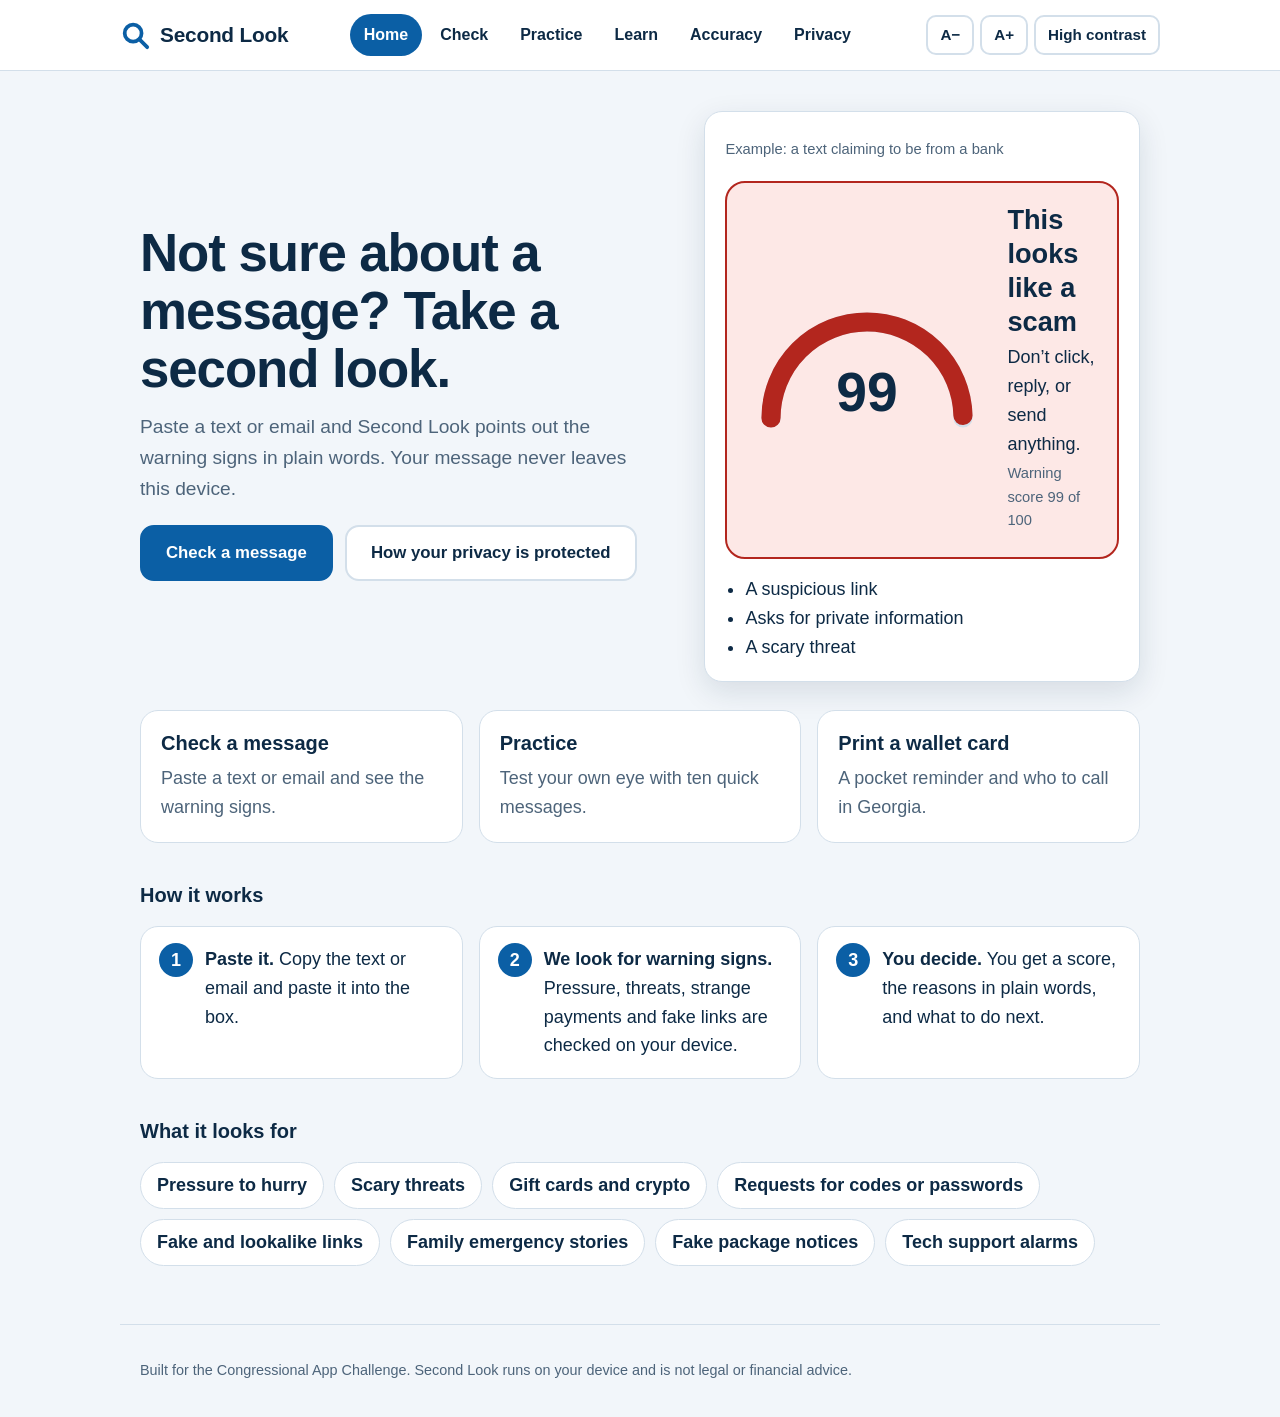
==== commit 1cc461e7: "Add files via upload" ====
--- a/index.html
+++ b/index.html
@@ -6,6 +6,7 @@
 <title>Second Look: check a message before you act</title>
 <meta name="description" content="Paste a suspicious text or email and get plain-language warning signs. Everything is checked on your device.">
 <link rel="icon" href="data:image/svg+xml,%3Csvg xmlns='http://www.w3.org/2000/svg' viewBox='0 0 32 32'%3E%3Ccircle cx='14' cy='14' r='9' fill='none' stroke='%230b5fa5' stroke-width='4'/%3E%3Cpath d='M21 21l8 8' stroke='%230b5fa5' stroke-width='4' stroke-linecap='round'/%3E%3C/svg%3E">
+<link rel="manifest" href="manifest.webmanifest">
 <style>
 :root{--font:"Avenir Next","Segoe UI",Roboto,"Helvetica Neue",Arial,sans-serif;
 --bg:#f2f6fa;--panel:#fff;--ink:#0d2a45;--mute:#4d647a;--line:#d3dfea;--brand:#0b5fa5;--brandInk:#fff;
@@ -14,7 +15,7 @@
 :root[data-theme="dark"]{--bg:#0b1a2b;--panel:#12273d;--ink:#e9f1f9;--mute:#9fb4c8;--line:#27405a;--brand:#6cb4f0;--brandInk:#0b1a2b;--ok:#5fd394;--okBg:#123a2a;--warn:#f2b84b;--warnBg:#3a2e10;--bad:#ff8a80;--badBg:#401a18;color-scheme:dark}
 *{box-sizing:border-box}
 html{scroll-behavior:smooth}
-body{margin:0;background:var(--bg);color:var(--ink);font:18px/1.6 var(--font);-webkit-text-size-adjust:100%}
+body{margin:0;background:var(--bg);color:var(--ink);font:1.125rem/1.6 var(--font);-webkit-text-size-adjust:100%}
 @media (prefers-reduced-motion:reduce){html{scroll-behavior:auto}*{transition:none!important}}
 [hidden]{display:none!important}
 a{color:var(--brand)}
@@ -81,6 +82,21 @@
 .proof strong{font-size:1.4rem;color:var(--ok)}
 .mini{margin:6px 0 0;padding-left:20px}
 footer.site{max-width:1040px;margin:0 auto;padding:20px;color:var(--mute);font-size:.9rem;border-top:1px solid var(--line)}
+
+.tools{display:flex;gap:6px;flex-wrap:wrap}
+.tools button{min-height:40px;padding:6px 12px;border-radius:10px;border:2px solid var(--line);background:var(--panel);color:var(--ink);font:700 .95rem var(--font);cursor:pointer}
+.tools button[aria-pressed="true"]{background:var(--ink);color:var(--bg);border-color:var(--ink)}
+.feat a.card{text-decoration:none;color:var(--ink)}.feat a.card:hover{border-color:var(--brand)}.feat p{margin:4px 0 0;color:var(--mute)}
+.row2{display:grid;grid-template-columns:1fr 1fr;gap:12px;margin-top:12px}
+.feedback{border-left:8px solid var(--line);padding:8px 14px;margin:12px 0;border-radius:6px;background:var(--bg)}
+.feedback.good{border-left-color:var(--ok)}.feedback.bad{border-left-color:var(--bad)}.feedback p{margin:6px 0}
+.stats{display:grid;grid-template-columns:repeat(auto-fit,minmax(200px,1fr));gap:12px;margin:16px 0}
+.stat{background:var(--bg);border-radius:14px;padding:14px}.stat strong{display:block;font-size:1.8rem}.stat span{color:var(--mute)}
+#evalOut details{margin-top:8px}#evalOut details p{font-size:.95rem;margin:6px 0}
+.wallet{border:3px dashed var(--brand)}.wallet ol{padding-left:22px}
+:root[data-contrast="high"]{--bg:#fff;--panel:#fff;--ink:#000;--mute:#1a1a1a;--line:#555;--brand:#003c78;--brandInk:#fff;--ok:#005a2b;--okBg:#e6f5ec;--warn:#6b3d00;--warnBg:#fff3cf;--bad:#8c0000;--badBg:#fde6e6}
+:root[data-contrast="high"] .card,:root[data-contrast="high"] .btn,:root[data-contrast="high"] textarea{border-width:3px}
+@media print{body *{visibility:hidden}.wallet,.wallet *{visibility:visible}.wallet{position:absolute;left:0;top:0;width:100%;border-color:#000}}
 </style>
 </head>
 <body>
@@ -92,10 +108,17 @@
   </a>
   <nav aria-label="Main">
     <a href="#/" data-p="home">Home</a>
-    <a href="#/check" data-p="check">Check a message</a>
-    <a href="#/learn" data-p="learn">Common scams</a>
+    <a href="#/check" data-p="check">Check</a>
+    <a href="#/practice" data-p="practice">Practice</a>
+    <a href="#/learn" data-p="learn">Learn</a>
+    <a href="#/accuracy" data-p="accuracy">Accuracy</a>
     <a href="#/privacy" data-p="privacy">Privacy</a>
   </nav>
+  <div class="tools" role="group" aria-label="Display settings">
+    <button id="smaller" type="button" aria-label="Smaller text">A−</button>
+    <button id="bigger" type="button" aria-label="Larger text">A+</button>
+    <button id="contrast" type="button" aria-pressed="false">High contrast</button>
+  </div>
 </header>
 
 <main id="main">
@@ -107,6 +130,11 @@
       <div class="actions"><a class="btn primary" href="#/check">Check a message</a><a class="btn" href="#/privacy">How your privacy is protected</a></div>
     </div>
     <div class="card demo" aria-label="Example result"><p class="meta">Example: a text claiming to be from a bank</p><div id="demo"></div></div>
+  </div>
+  <div class="grid three feat">
+    <a class="card" href="#/check"><h2>Check a message</h2><p>Paste a text or email and see the warning signs.</p></a>
+    <a class="card" href="#/practice"><h2>Practice</h2><p>Test your own eye with ten quick messages.</p></a>
+    <a class="card" href="#/learn"><h2>Print a wallet card</h2><p>A pocket reminder and who to call in Georgia.</p></a>
   </div>
   <h2 class="sec">How it works</h2>
   <ol class="steps">
@@ -132,10 +160,44 @@
   <div id="result" hidden aria-live="polite"></div>
 </section>
 
+<section id="p-practice" class="page" hidden>
+  <h1>Practice spotting scams</h1>
+  <p class="lead">Ten quick messages. Decide if each is a scam or looks real, then see why.</p>
+  <div class="card" id="quiz"></div>
+</section>
+
+<section id="p-accuracy" class="page" hidden>
+  <h1>How well does it work?</h1>
+  <p class="lead">Test it yourself, right here. The mistakes are shown too.</p>
+  <div class="card"><button class="btn primary" id="runEval" type="button">Run the test now</button><div id="evalOut" aria-live="polite"></div></div>
+  <div class="card">
+    <h2>Read this before trusting the numbers</h2>
+    <ul>
+      <li>The test messages were never used to train the word model, but they were written by the developer, so results are likely better than in the real world.</li>
+      <li>Weights were set by judgment and adjusted on a handful of examples. The test set was scored once, with no changes afterward.</li>
+      <li>“Warning” means Be careful or Likely a scam. “Likely scam” is a stricter label, so some scams only reach Be careful.</li>
+      <li>New scam styles can slip through. Treat Second Look as a second opinion, not a guarantee.</li>
+    </ul>
+  </div>
+</section>
+
 <section id="p-learn" class="page" hidden>
   <h1>Common scams</h1>
   <p class="lead">Scammers reuse the same few stories. Knowing them makes them easy to spot.</p>
   <div class="grid" id="scams"></div>
+  <div class="card">
+    <h2>Help in Georgia</h2>
+    <ul>
+      <li><strong>Georgia Attorney General’s Consumer Protection Division:</strong> <a href="https://consumer.georgia.gov" rel="noopener">consumer.georgia.gov</a>. Call (404) 651-8600, or toll-free in Georgia (800) 869-1123.</li>
+      <li>That site also has a Consumer Protection Guide for Older Adults.</li>
+    </ul>
+  </div>
+  <div class="card wallet" id="wallet">
+    <h2>Before you click, tap or pay</h2>
+    <ol><li>Pause. Scams rush you.</li><li>Don’t use links or phone numbers in the message.</li><li>Call a number you already trust.</li><li>Never pay with gift cards, wire transfers or crypto.</li><li>Tell someone you trust.</li></ol>
+    <p>Report scams: reportfraud.ftc.gov. In Georgia: (800) 869-1123.</p>
+  </div>
+  <p><button class="btn" id="print" type="button">Print this card</button></p>
   <div class="card">
     <h2>If you think you’ve been scammed</h2>
     <ul>
@@ -167,6 +229,7 @@
       <li><strong>Rules.</strong> <span id="ruleCount"></span> checks look for pressure, threats, payment requests, private-information requests, and fake or lookalike links. Each finding comes with a plain-language reason.</li>
       <li><strong>A small word model.</strong> A naive Bayes classifier learns from <span id="corpusCount"></span> short example messages when the page loads. It adds a gentle nudge to the score (20%), and the rules carry the rest.</li>
     </ul>
+    <p>The only thing this page remembers is your text size and contrast choice, stored in your browser. Your messages are never stored.</p>
     <p class="meta">This is a helper, not a guarantee. It can miss new scams and flag real messages. When in doubt, contact the company using a number you already trust.</p>
   </div>
 </section>
@@ -214,6 +277,75 @@
 "Library books are due Monday you can renew them online",
 "Practice is at 5 today please bring your water bottle"
 ]};
+
+CORPUS.scam.push("Your Netflix account is on hold update your payment details to continue watching","Social Security alert your number has been linked to illegal activity call this number","Claim your inheritance fund transfer needs a small processing fee","Your Apple ID has been locked confirm your identity to restore access","I need you to buy gift cards for a client and send me the codes today","Pay your overdue toll now to avoid additional fees and legal action","You qualify for a government grant pay a small fee to receive your money","Security warning your device is infected install this app to remove the virus");
+CORPUS.ham.push("Your table for four is confirmed for 7 pm tonight see you there","Your order is ready for pickup at the front counter","Can you send me the photos from the trip when you get a chance","Your bill is ready you can view it in your account whenever you like","Doctor Smith will see you on Tuesday at 10 please arrive 15 minutes early","School pickup is at 3 today do not forget the permission slip","Your flight is on time boarding begins at 5 45 at gate B12","Thanks for the update I will review the document and reply tomorrow");
+
+// Held-out test messages: never used for training. Written by the developer, so treat results as a rough guide.
+var S=function(t){return {text:t,scam:true}},R=function(t){return {text:t,scam:false}};
+var TESTSET=[
+S("Wells Fargo: We noticed suspicious activity on your debit card. Confirm your PIN at wellsfargo-verify.top/pin now."),
+S("Your Social Security benefits have been suspended due to fraud. Call 1-888-555-0142 immediately to reactivate."),
+S("Hey Grandpa, it's me. I got in a car accident and need $800 for the repair, please send it by Zelle and don't tell Dad."),
+S("Netflix: Your payment was declined. Update your billing information within 24 hours or your account will be cancelled: netflix-billing.click/update"),
+S("FedEx: We couldn't deliver your package. Confirm your address and pay a $2.40 fee: fedex-redelivery.info/pay"),
+S("Congratulations! You've been selected to receive a $1000 Walmart gift card. Claim your reward here: bit.ly/walmrt1000"),
+S("This is Officer Brown from the sheriff's office. There is a warrant for your arrest. Pay the fine with gift cards to avoid jail."),
+S("Microsoft Support: Your PC is infected with a virus. Call now so our technician can connect with remote access."),
+S("Make passive income with our crypto trading program. Guaranteed returns of 40% weekly. Limited spots!"),
+S("Dear customer, your Apple ID has been locked. Verify your identity at appleid-support.xyz to unlock."),
+S("Hi, this is your CEO. I need you to buy 10 Apple gift cards for clients. Scratch off the codes and send me photos. Keep this confidential."),
+S("E-ZPass: You have an unpaid toll balance of $12.80. Pay now to avoid a late fee: ezpass-tolls-pay.top"),
+S("Your Amazon account has been compromised. Call us at 1-800-555-0199 so we can secure it."),
+S("Hello, I am a widow with an inheritance of $4 million and need your help to move it. You will receive 30%."),
+S("I've been following your profile and I think we'd be great together. I trade crypto and made a fortune. Let me show you how."),
+S("IRS: You owe $3,200 in back taxes. Failure to pay today will result in legal action. Call 888-555-0111."),
+S("Your mailbox storage is full. Click here to confirm your password to avoid losing emails."),
+S("USPS: Your package is waiting. Update delivery preferences: usps-parcel-hold.com/confirm"),
+S("Medicare: Your new card is ready. Reply with your Medicare number and bank details to receive it."),
+S("Final warning: Your car warranty is about to expire. Call now to renew."),
+S("Hi Mom, I lost my phone, this is my new number. Can you send me money for a bill? It's urgent."),
+S("Security alert: Someone tried to sign in to your Google account. Verify it was you: g00gle-security.com/check"),
+S("You have a refund of $420 waiting. Provide your account number to receive the payment."),
+S("Tech Support: We detected malware. Allow TeamViewer access to fix it."),
+R("Chase: A $52.10 purchase at Kroger was made on your card ending 1234. Reply STOP to opt out."),
+R("Your Amazon order has shipped. Track it in the Amazon app. Arriving Thursday."),
+R("Georgia Power: Your bill of $118.42 is ready. View it at georgiapower.com."),
+R("Your verification code is 552901. It expires in 10 minutes. Never share this code."),
+R("Hi, it's Dana. Running 10 minutes late, start without me."),
+R("Reminder: Council meeting Thursday 7 PM at City Hall. Agenda attached."),
+R("Your prescription is ready for pickup at CVS. Reply 1 to refill another."),
+R("Mom, can you call me when you get a chance? Nothing urgent."),
+R("Thanks for your payment of $64.00. Your receipt is attached."),
+R("Your Delta flight DL 1234 to Atlanta departs at 6:15 AM. Check in at delta.com."),
+R("Your appointment with Dr. Lee is tomorrow at 2 PM. Reply C to confirm or R to reschedule."),
+R("Don't forget: parent-teacher conferences are this week. Sign up on the school website."),
+R("PayPal: You received $25.00 from Sam. Log in at paypal.com to see details."),
+R("Happy anniversary! Dinner at 7 tonight, I booked your favorite place."),
+R("Your Spotify subscription renews on Nov 3 for $11.99. Manage it in your account settings."),
+R("Hi team, the quarterly report is attached. Please send your comments by Friday."),
+R("Bank of America: Your statement is ready. Sign in at bankofamerica.com to view it."),
+R("Your Uber is arriving in 2 minutes. Look for a white Toyota Camry."),
+R("Library: Your hold is ready for pickup until Saturday."),
+R("Walgreens: Your photos are ready for pickup."),
+R("Hey, can you send me the address for Saturday? I'll bring snacks."),
+R("Your Zoom meeting with Priya starts in 15 minutes: zoom.us/j/123456789"),
+R("Costco: Your order is ready for pickup at the Duluth warehouse."),
+R("Weather alert: Severe thunderstorm warning for your area until 8 PM. Stay indoors.")
+];
+
+var PRACTICE=[
+{text:"Hi, this is Sam from Peach State Bank. We noticed a $900 charge. Reply with your full card number so we can cancel it.",scam:true,why:"Banks never ask you to text your full card number. The fear of a charge is the hook."},
+{text:"Your dentist reminder: appointment Tuesday at 9:30 AM. Reply C to confirm.",scam:false,why:"A routine reminder with no link, no pressure, and no request for money or private details."},
+{text:"Grandma, I’m in trouble and need $500 right now. Please don’t call Mom or Dad. Send it with gift cards.",scam:true,why:"An emergency, secrecy, and gift cards are the classic grandparent scam."},
+{text:"Your package from Amazon was delivered to your front door at 2:14 PM.",scam:false,why:"A simple delivery notice. It asks nothing of you and has no link."},
+{text:"FINAL NOTICE: You have an unpaid toll. Pay today at tollpay-georgia.top or face a penalty.",scam:true,why:"Urgent threat, an odd .top web address, and a payment link you never asked for."},
+{text:"Congratulations! You won a $500 gift card. Pay a $4.95 shipping fee to claim it.",scam:true,why:"You can’t win a contest you didn’t enter, and real prizes don’t charge a fee."},
+{text:"Your pharmacy order is ready. Pick it up any time before Friday.",scam:false,why:"Specific, calm, and it asks you to do something ordinary."},
+{text:"Social Security Administration: Your number has been suspended. Call 888-555-0123 now to avoid arrest.",scam:true,why:"Government agencies don’t threaten arrest by text or ask you to call a number in a message."},
+{text:"Hey, running late. Can you grab me a coffee? I’ll pay you back tonight.",scam:false,why:"Everyday message from someone you know. No pressure, no link, no strange payment."},
+{text:"Microsoft Security: Your computer has a virus! Call now and allow remote access to fix it.",scam:true,why:"Real companies don’t cold-call or text about viruses, and never need remote access to your computer."}
+];
 var EXAMPLES=[
 {label:"Bank text",text:"Chase Alert: Your account has been locked due to unauthorized activity. Verify your identity within 24 hours: http://chase-secure-login.top/verify"},
 {label:"Boss gift cards",text:"Hi, it's Dana. I'm in a meeting and can't talk. I need 5 Google Play gift cards for a client today. Send me the codes and keep this between us."},
@@ -230,7 +362,7 @@
 {name:"Prizes and inheritances",looks:"“You’ve won! Pay a small fee to claim your prize.”",tell:"You must pay or share details before you can collect.",todo:"Real prizes never charge you. Ignore it."},
 {name:"Romance and investment",looks:"“I’ve made a fortune with crypto. Guaranteed returns.”",tell:"A new online friend, guaranteed profits, and pressure to move fast.",todo:"Talk to someone you trust before sending any money."}
 ];
-var api={CORPUS:CORPUS,EXAMPLES:EXAMPLES,SCAMS:SCAMS};
+var api={CORPUS:CORPUS,EXAMPLES:EXAMPLES,SCAMS:SCAMS,TESTSET:TESTSET,PRACTICE:PRACTICE};
 if(typeof module!=="undefined"&&module.exports)module.exports=api;else root.AppData=api;
 })(this);
 </script>
@@ -265,6 +397,7 @@
 function extractUrls(text){var out=[],m;URL_RE.lastIndex=0;while((m=URL_RE.exec(text))){var raw=m[0].replace(/[.,;:!?]+$/,"");if(m.index>0&&text.charAt(m.index-1)==="@")continue;out.push({raw:raw,start:m.index,end:m.index+raw.length})}return out}
 function norm(h){return h.replace(/rn/g,"m").replace(/0/g,"o").replace(/1/g,"l").replace(/3/g,"e").replace(/\$/g,"s")}
 var NAMES={paypal:"PayPal",usps:"USPS",fedex:"FedEx",ups:"UPS",irs:"the IRS",wellsfargo:"Wells Fargo",bankofamerica:"Bank of America",citibank:"Citibank"};
+function genuine(h,b){var L=h.split("."),tld=L[L.length-1],first=L.length>1?L[L.length-2]:h;return(first===b&&/^(com|gov|org)$/.test(tld))||(L.length>=3&&/^(co|com)$/.test(first)&&L[L.length-3]===b)}
 function cap(s){return NAMES[s]||s.charAt(0).toUpperCase()+s.slice(1)}
 function analyzeUrl(u){
   var s=u.raw.replace(/^https?:\/\//i,""),auth=s.split(/[\/?#]/)[0],at=false;
@@ -279,11 +412,31 @@
   var n=norm(h);
   for(var i=0;i<BRANDS.length;i++){var b=BRANDS[i];
     if(n.indexOf(b)>-1){
-      var ok=(first===b&&/^(com|gov|org)$/.test(tld))||(L.length>=3&&/^(co|com)$/.test(first)&&L[L.length-3]===b);
+      var ok=genuine(h,b);
       if(!ok){f.push("The name imitates "+cap(b)+", but the real website here is "+reg+".");break}
     }}
   return {raw:u.raw,host:h,flags:f,start:u.start,end:u.end};
 }
+
+var FROM_RE=/^[ \t]*(from|reply-to)[ \t]*:[ \t]*(.+)$/gim;
+function senderChecks(text){
+  var froms=[],reps=[],m,notes=[],marks=[];
+  FROM_RE.lastIndex=0;
+  while((m=FROM_RE.exec(text))){
+    var em=m[2].match(/<?([A-Z0-9._%+-]+)@([A-Z0-9.-]+\.[A-Z]{2,})>?/i);if(!em)continue;
+    var o={name:m[2].replace(/<.*$/,"").replace(/["']/g,"").trim().toLowerCase().replace(/[^a-z]/g,""),dom:em[2].toLowerCase(),s:m.index,e:m.index+m[0].length};
+    (/^reply/i.test(m[1])?reps:froms).push(o);
+  }
+  froms.forEach(function(f){
+    var hit=false;
+    analyzeUrl({raw:f.dom}).flags.forEach(function(x){notes.push("Sender address "+f.dom+": "+x);hit=true});
+    BRANDS.forEach(function(b){if(f.name.indexOf(b)>-1&&!genuine(f.dom,b)){notes.push("The sender’s name says "+cap(b)+", but the address is "+f.dom+".");hit=true}});
+    reps.forEach(function(r){if(r.dom.split(".").slice(-2).join(".")!==f.dom.split(".").slice(-2).join(".")){notes.push("Replies go to "+r.dom+", not to "+f.dom+".");hit=true;marks.push({s:r.s,e:r.e})}});
+    if(hit)marks.push({s:f.s,e:f.e});
+  });
+  return {notes:notes,marks:marks};
+}
+var MIXED=/[A-Za-z][\u0370-\u03FF\u0400-\u04FF]|[\u0370-\u03FF\u0400-\u04FF][A-Za-z]/g,HIDDEN=/[\u200B-\u200D\u2060\uFEFF]/g,MAXLEN=5000;
 
 // Tiny naive Bayes word model, trained when the page loads from the example messages in data.js.
 var MODEL=null;
@@ -305,6 +458,7 @@
 
 function analyze(text){
   text=String(text||"");
+  var truncated=text.length>MAXLEN;if(truncated)text=text.slice(0,MAXLEN);
   var findings=[],marks=[],raw=0,ids={};
   RULES.forEach(function(r){
     var hits=findAll(r.re,text,r.neg);
@@ -315,6 +469,11 @@
   });
   var words=text.match(/[A-Za-z]{3,}/g)||[],caps=words.filter(function(w){return w===w.toUpperCase()}).length;
   if((caps>=4&&caps/Math.max(words.length,1)>0.3)||/!{3,}/.test(text)){ids.shout=1;raw+=6;findings.push({id:"shout",w:6,title:"Shouting",why:"ALL CAPS and lots of exclamation marks are used to alarm you.",tip:"Calm, official messages rarely shout.",snips:[]})}
+  var sc=senderChecks(text);
+  if(sc.notes.length){ids.sender=1;raw+=Math.min(40,24+8*sc.notes.length);findings.push({id:"sender",w:34,title:"The sender doesn’t add up",why:"The name shown and the real address don’t match, or the address imitates a real company.",tip:"Don’t reply. Contact the company using a number or website you already know.",snips:sc.notes});sc.marks.forEach(function(k){marks.push({s:k.s,e:k.e,id:"sender"})})}
+  var mixed=findAll(MIXED,text);
+  if(mixed.length){ids.homoglyph=1;raw+=28;findings.push({id:"homoglyph",w:30,title:"Disguised letters",why:"Some letters come from other alphabets and look identical to ours. Scammers use them to imitate real names and slip past filters.",tip:"Treat the message as fake unless you can confirm it another way.",snips:[]});mixed.forEach(function(h){marks.push({s:h[0],e:h[1],id:"homoglyph"})})}
+  if(HIDDEN.test(text)){ids.hidden=1;raw+=10;findings.push({id:"hidden",w:10,title:"Hidden characters",why:"Invisible characters are sometimes used to hide a message from spam filters.",tip:"Be extra careful with this one.",snips:[]})}
   var links=extractUrls(text).map(analyzeUrl),bad=links.filter(function(l){return l.flags.length}),nf=0;
   bad.forEach(function(l){nf+=l.flags.length;marks.push({s:l.start,e:l.end,id:"links"})});
   if(bad.length){ids.links=1;raw+=Math.min(40,20+8*nf);findings.push({id:"links",w:30,title:"A suspicious link",why:"The web address looks fake or hides where it goes. Scammers copy real sites to steal passwords.",tip:"Don’t tap it. Type the company’s real web address yourself.",snips:bad.map(function(l){return l.host})})}
@@ -322,12 +481,22 @@
   if(ids.links&&(ids.urgency||ids.threat))bonus+=10;
   if(ids.payment&&(ids.urgency||ids.secrecy||ids.impersonation||ids.family))bonus+=10;
   if(ids.secrets&&(ids.links||ids.impersonation))bonus+=8;
+  if(ids.sender&&(ids.urgency||ids.threat||ids.secrets))bonus+=10;
   var rule=Math.min(100,raw+bonus),nb=text.trim()?classify(text):0;
   var score=text.trim()?Math.round(rule*0.8+nb*100*0.2):0;
   findings.sort(function(a,b){return b.w-a.w});
-  return {score:score,level:score>=55?"scam":score>=25?"warn":"ok",rule:rule,model:nb,findings:findings,links:links,marks:marks};
-}
-var api={analyze:analyze,classify:classify,analyzeUrl:analyzeUrl,extractUrls:extractUrls,RULES:RULES};
+  return {score:score,level:score>=55?"scam":score>=25?"warn":"ok",rule:rule,model:nb,truncated:truncated,findings:findings,links:links,marks:marks};
+}
+function evaluate(set){
+  var r={n:set.length,scamN:0,legitN:0,caught:0,strong:0,falseFlags:0,falseStrong:0,misses:[]};
+  set.forEach(function(x){
+    var res=analyze(x.text);
+    if(x.scam){r.scamN++;if(res.score>=25)r.caught++;else r.misses.push({text:x.text,scam:true,score:res.score});if(res.score>=55)r.strong++}
+    else{r.legitN++;if(res.score>=25){r.falseFlags++;r.misses.push({text:x.text,scam:false,score:res.score})}if(res.score>=55)r.falseStrong++}
+  });
+  r.accuracy=(r.caught+r.legitN-r.falseFlags)/r.n;return r;
+}
+var api={evaluate:evaluate,analyze:analyze,classify:classify,analyzeUrl:analyzeUrl,extractUrls:extractUrls,RULES:RULES};
 if(typeof module!=="undefined"&&module.exports)module.exports=api;else root.Analyzer=api;
 })(this);
 </script>
@@ -339,13 +508,71 @@
 function $(i){return document.getElementById(i)}
 function h(t,c,x){var n=document.createElement(t);if(c)n.className=c;if(x!=null)n.textContent=x;return n}
 function reqCount(){try{return performance.getEntriesByType("resource").length}catch(e){return 0}}
-var TITLES={home:"Second Look: check a message before you act",check:"Check a message | Second Look",learn:"Common scams | Second Look",privacy:"Privacy | Second Look"};
+var TITLES={practice:"Practice | Second Look",accuracy:"Accuracy | Second Look",home:"Second Look: check a message before you act",check:"Check a message | Second Look",learn:"Common scams | Second Look",privacy:"Privacy | Second Look"};
 var VERDICT={
  scam:{head:"This looks like a scam",body:"Don’t click, reply, or send anything."},
  warn:{head:"Be careful with this one",body:"Some things don’t add up. Check before you act."},
  ok:{head:"No warning signs found",body:"That doesn’t make it safe. If it asks for money or personal details, check another way."}};
 var NEXT=["Don’t use any link or phone number in the message.","Contact the company using the number on your card, or a website you already know.","Tell someone you trust before you send money or information.","Report scams at reportfraud.ftc.gov."];
 
+var prefs={size:0,high:false},SIZES=[100,115,130,150];
+function loadPrefs(){try{var p=JSON.parse(localStorage.getItem("sl-prefs")||"{}");prefs.size=Math.max(0,Math.min(3,+p.size||0));prefs.high=!!p.high}catch(e){}}
+function applyPrefs(){
+  document.documentElement.style.fontSize=SIZES[prefs.size]+"%";
+  if(prefs.high)document.documentElement.setAttribute("data-contrast","high");else document.documentElement.removeAttribute("data-contrast");
+  $("contrast").setAttribute("aria-pressed",String(prefs.high));
+  try{localStorage.setItem("sl-prefs",JSON.stringify(prefs))}catch(e){}
+}
+function shuffle(a){a=a.slice();for(var i=a.length-1;i>0;i--){var j=Math.floor(Math.random()*(i+1)),t=a[i];a[i]=a[j];a[j]=t}return a}
+function summaryText(res){
+  var V=VERDICT[res.level];
+  return "Second Look checked a message. Result: "+V.head+" (warning score "+res.score+" of 100)."+(res.findings.length?" Reasons: "+res.findings.slice(0,4).map(function(f){return f.title}).join("; ")+".":"")+" Advice: don’t use links or phone numbers in the message, and contact the company using a number you already trust.";
+}
+function copyText(t,done){
+  function fb(){var ta=h("textarea");ta.value=t;document.body.appendChild(ta);ta.select();try{document.execCommand("copy")}catch(e){}document.body.removeChild(ta);done()}
+  if(navigator.clipboard&&navigator.clipboard.writeText)navigator.clipboard.writeText(t).then(done,fb);else fb();
+}
+function quiz(){
+  var box=$("quiz"),items=shuffle(D.PRACTICE),i=0,right=0;
+  function head(){box.appendChild(h("p","meta","Message "+(i+1)+" of "+items.length));box.appendChild(h("p","msg",items[i].text))}
+  function show(){
+    box.textContent="";
+    if(i>=items.length){
+      box.appendChild(h("h2",null,"You got "+right+" of "+items.length+" right"));
+      box.appendChild(h("p",null,right>=items.length-1?"Great eye. You would spot most of these in real life.":"Good effort. Scammers count on you rushing, so slow down and look for pressure, fear, and requests for money."));
+      var again=h("button","btn primary","Play again");again.type="button";again.onclick=quiz;box.appendChild(again);return;
+    }
+    head();
+    var row=h("div","row2"),a=h("button","btn","It’s a scam"),b=h("button","btn","Looks real");a.type=b.type="button";
+    function pick(say){
+      var it=items[i],ok=say===it.scam;if(ok)right++;
+      box.textContent="";head();
+      var fb=h("div","feedback "+(ok?"good":"bad"));fb.setAttribute("role","status");
+      fb.appendChild(h("strong",null,(ok?"Correct. ":"Not quite. ")+(it.scam?"This was a scam.":"This one was real.")));
+      fb.appendChild(h("p",null,it.why));
+      fb.appendChild(h("p","meta","Second Look’s score for this message: "+A.analyze(it.text).score+" of 100."));
+      box.appendChild(fb);
+      var nx=h("button","btn primary",i+1<items.length?"Next message":"See my score");nx.type="button";nx.onclick=function(){i++;show()};box.appendChild(nx);nx.focus();
+    }
+    a.onclick=function(){pick(true)};b.onclick=function(){pick(false)};
+    row.appendChild(a);row.appendChild(b);box.appendChild(row);
+  }
+  show();
+}
+function runEval(){
+  var r=A.evaluate(D.TESTSET),o=$("evalOut");o.textContent="";
+  function stat(big,label){var d=h("div","stat");d.appendChild(h("strong",null,big));d.appendChild(h("span",null,label));return d}
+  var g=h("div","stats");
+  g.appendChild(stat(r.caught+" of "+r.scamN,"scam messages got a warning"));
+  g.appendChild(stat(r.strong+" of "+r.scamN,"were called a likely scam"));
+  g.appendChild(stat(r.falseFlags+" of "+r.legitN,"real messages wrongly warned about"));
+  o.appendChild(g);
+  if(r.misses.length){
+    var d=h("details");d.appendChild(h("summary",null,"Show the mistakes ("+r.misses.length+")"));
+    r.misses.forEach(function(m){d.appendChild(h("p",null,(m.scam?"Missed scam: ":"False alarm: ")+m.text+" (score "+m.score+")"))});o.appendChild(d);
+  }else o.appendChild(h("p","meta","No mistakes on this set. That does not mean it is perfect. See the notes below."));
+  o.appendChild(h("p","meta","Tested on "+r.n+" messages the word model was never trained on."));
+}
 function route(){
   var k=location.hash.replace(/^#\/?/,"").split("?")[0]||"home";
   if(!TITLES[k])k="home";
@@ -389,7 +616,11 @@
   box.textContent="";box.hidden=false;
   var vb=verdictBlock(res);box.appendChild(vb);
   var todo=h("div","card todo");todo.appendChild(h("h2",null,res.level==="ok"?"Still unsure? Do this":"What to do now"));
-  var ol=h("ol");NEXT.forEach(function(s){ol.appendChild(h("li",null,s))});todo.appendChild(ol);box.appendChild(todo);
+  var ol=h("ol");NEXT.forEach(function(s){ol.appendChild(h("li",null,s))});todo.appendChild(ol);
+  if(res.truncated)todo.appendChild(h("p","meta","This message was long, so only the first 5,000 characters were checked."));
+  var cb=h("button","btn","Copy a summary to share"),st=h("span","meta");cb.type="button";st.setAttribute("role","status");
+  cb.onclick=function(){copyText(summaryText(res),function(){st.textContent="Copied. The message itself was not included."})};
+  var cr=h("p");cr.appendChild(cb);todo.appendChild(cr);todo.appendChild(st);box.appendChild(todo);
   box.appendChild(h("h2","sec","What we noticed"));
   if(!res.findings.length)box.appendChild(h("div","card","We didn’t find the usual warning signs in this message."));
   res.findings.forEach(function(f){
@@ -439,8 +670,16 @@
     var a=h("p");a.appendChild(h("strong",null,"The giveaway: "));a.appendChild(document.createTextNode(s.tell));c.appendChild(a);
     var b=h("p");b.appendChild(h("strong",null,"What to do: "));b.appendChild(document.createTextNode(s.todo));c.appendChild(b);sc.appendChild(c);
   });
-  $("ruleCount").textContent=String(A.RULES.length+2);
+  $("ruleCount").textContent=String(A.RULES.length+5);
   $("corpusCount").textContent=String(D.CORPUS.scam.length+D.CORPUS.ham.length);
+  $("runEval").onclick=runEval;
+  $("print").onclick=function(){window.print()};
+  quiz();
+  loadPrefs();applyPrefs();
+  $("smaller").onclick=function(){prefs.size=Math.max(0,prefs.size-1);applyPrefs()};
+  $("bigger").onclick=function(){prefs.size=Math.min(3,prefs.size+1);applyPrefs()};
+  $("contrast").onclick=function(){prefs.high=!prefs.high;applyPrefs()};
+  if("serviceWorker" in navigator&&location.protocol==="https:")navigator.serviceWorker.register("sw.js").catch(function(){});
   window.addEventListener("hashchange",route);route();
 }
 init();
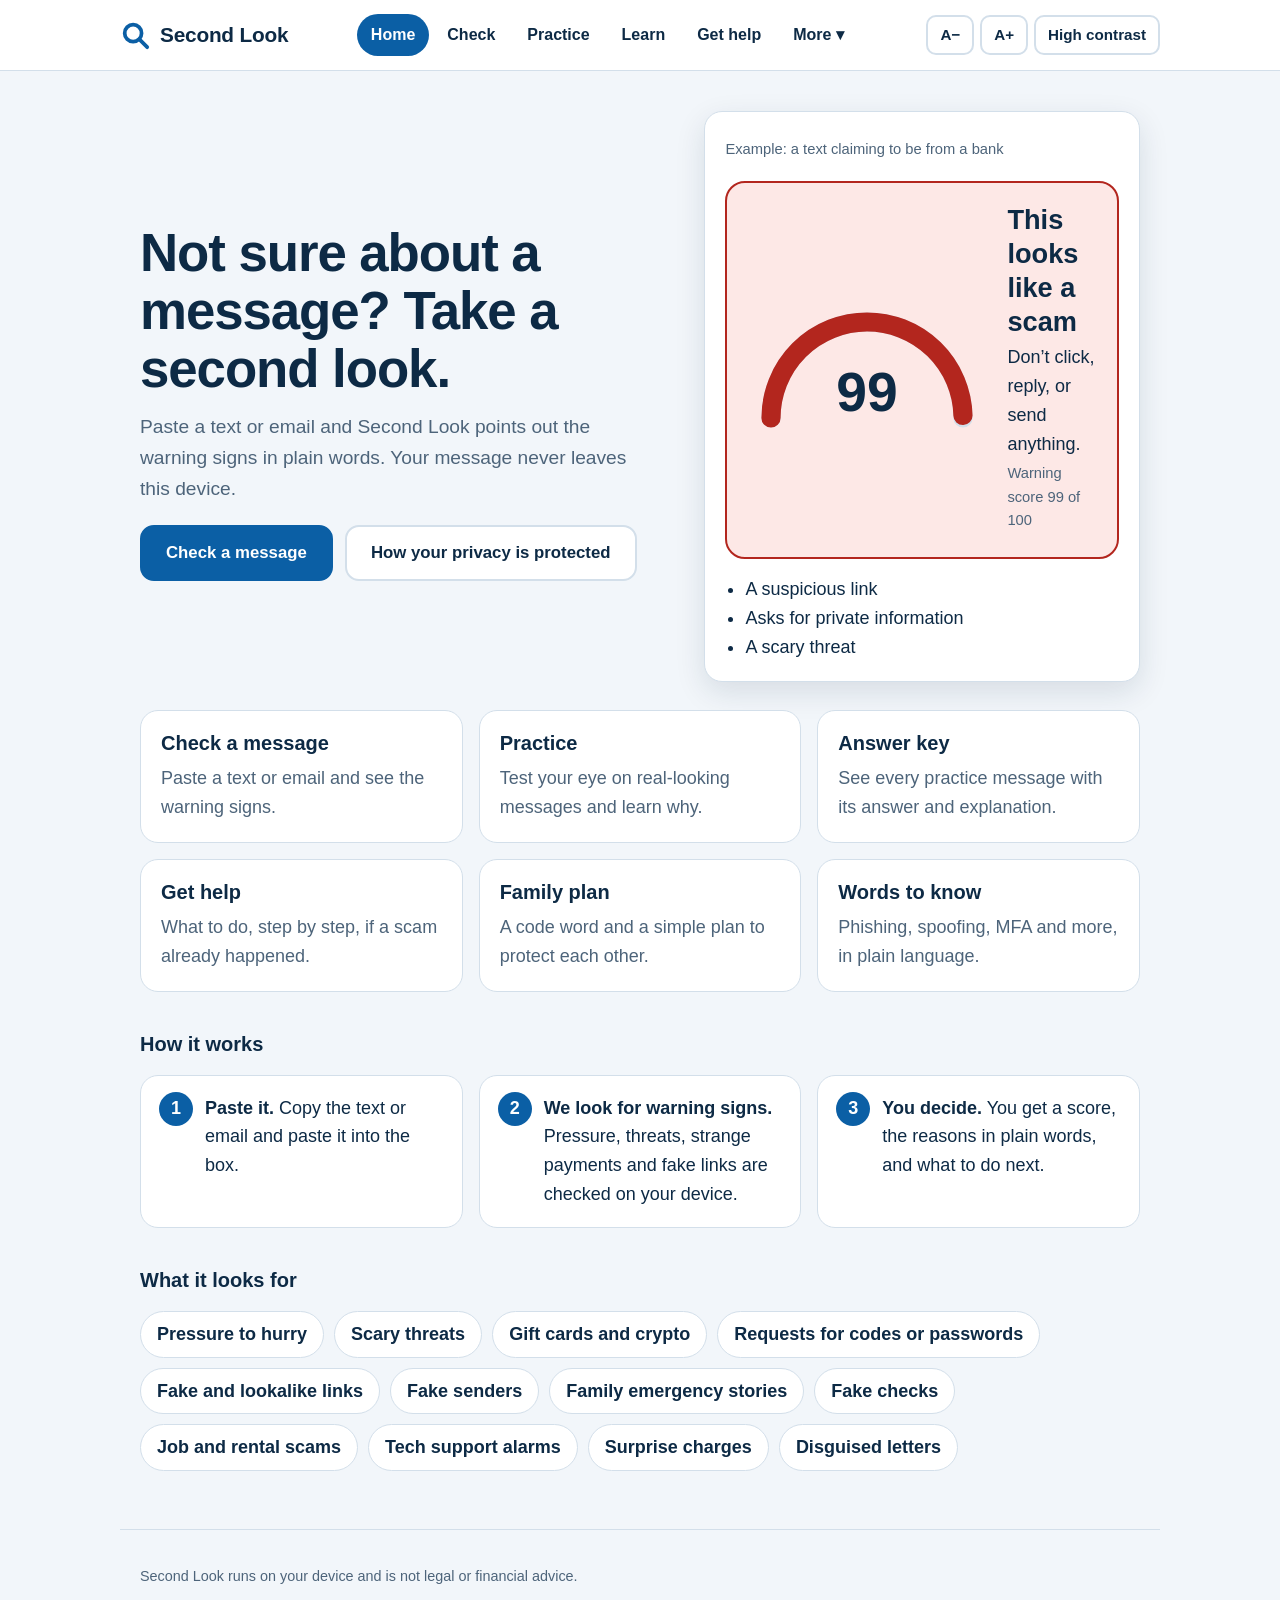
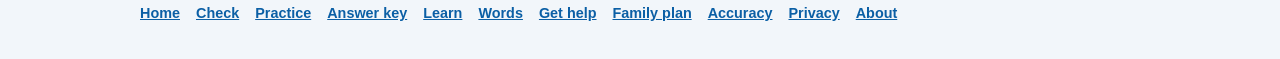
==== commit 7bd1541e: "Add New Pages and New Examples for the Quiz" ====
--- a/index.html
+++ b/index.html
@@ -96,7 +96,34 @@
 .wallet{border:3px dashed var(--brand)}.wallet ol{padding-left:22px}
 :root[data-contrast="high"]{--bg:#fff;--panel:#fff;--ink:#000;--mute:#1a1a1a;--line:#555;--brand:#003c78;--brandInk:#fff;--ok:#005a2b;--okBg:#e6f5ec;--warn:#6b3d00;--warnBg:#fff3cf;--bad:#8c0000;--badBg:#fde6e6}
 :root[data-contrast="high"] .card,:root[data-contrast="high"] .btn,:root[data-contrast="high"] textarea{border-width:3px}
-@media print{body *{visibility:hidden}.wallet,.wallet *{visibility:visible}.wallet{position:absolute;left:0;top:0;width:100%;border-color:#000}}
+
+.more{position:relative}
+.more summary{list-style:none;padding:8px 14px;border-radius:99px;font-weight:600;font-size:1rem;cursor:pointer}
+.more summary::-webkit-details-marker{display:none}
+.more summary::after{content:" \25BE"}
+.more summary:hover,.more.has-current summary{background:var(--bg)}
+.more.has-current summary{outline:2px solid var(--brand);outline-offset:-2px}
+.more .menu{position:absolute;right:0;top:calc(100% + 6px);background:var(--panel);border:1px solid var(--line);border-radius:14px;padding:8px;min-width:210px;box-shadow:0 12px 30px rgba(13,42,69,.18);z-index:30;display:flex;flex-direction:column}
+.more .menu a{border-radius:10px}
+.exh{margin:20px 0 4px}
+.filters{display:flex;gap:8px;flex-wrap:wrap;margin-bottom:8px}
+.chip[aria-pressed="true"]{background:var(--ink);color:var(--bg);border-color:var(--ink)}
+input[type="search"]{width:100%;font:inherit;padding:12px;border:2px solid var(--line);border-radius:12px;background:var(--bg);color:var(--ink)}
+.badge{display:inline-block;font-size:.85rem;font-weight:800;padding:2px 10px;border-radius:99px;margin-right:8px;border:2px solid}
+.badge.scam{color:var(--bad);border-color:var(--bad);background:var(--badBg)}.badge.real{color:var(--ok);border-color:var(--ok);background:var(--okBg)}
+.bankitem{padding:0}.bankitem>summary{padding:14px 18px;cursor:pointer;list-style:none}.bankitem>summary::-webkit-details-marker{display:none}
+.bankitem .bmsg{display:block;margin-top:6px;font-weight:400}.bankitem .inner{padding:0 18px 16px}
+.inner h3,.feedback h3{font-size:1rem;margin:10px 0 4px}.inner ul,.feedback ul{margin:4px 0 8px;padding-left:22px}
+.inner p,.feedback p{margin:6px 0}
+.test h2{margin-bottom:4px}.test .k{font-weight:700}.test p{margin:6px 0}.test .actions{margin-top:10px}
+.testout details{margin-top:8px}.testout details p{font-size:.95rem}
+.famcard{border:3px dashed var(--brand)}
+footer.site .sitemap{display:flex;flex-wrap:wrap;gap:6px 16px}
+footer.site .sitemap a{font-weight:600}
+dl{margin:0}
+@media print{body *{visibility:hidden}.print-target,.print-target *{visibility:visible}.print-target{position:absolute;left:0;top:0;width:100%;border-color:#000}}
+.row3{display:grid;grid-template-columns:repeat(3,1fr);gap:12px;margin-top:12px}
+@media (max-width:640px){.row3{grid-template-columns:1fr}}
 </style>
 </head>
 <body>
@@ -111,8 +138,17 @@
     <a href="#/check" data-p="check">Check</a>
     <a href="#/practice" data-p="practice">Practice</a>
     <a href="#/learn" data-p="learn">Learn</a>
-    <a href="#/accuracy" data-p="accuracy">Accuracy</a>
-    <a href="#/privacy" data-p="privacy">Privacy</a>
+    <a href="#/help" data-p="help">Get help</a>
+    <details class="more" id="more"><summary>More</summary>
+      <div class="menu">
+        <a href="#/answers" data-p="answers">Answer key</a>
+        <a href="#/words" data-p="words">Words to know</a>
+        <a href="#/family" data-p="family">Family plan</a>
+        <a href="#/accuracy" data-p="accuracy">Accuracy</a>
+        <a href="#/privacy" data-p="privacy">Privacy</a>
+        <a href="#/about" data-p="about">About</a>
+      </div>
+    </details>
   </nav>
   <div class="tools" role="group" aria-label="Display settings">
     <button id="smaller" type="button" aria-label="Smaller text">A−</button>
@@ -133,8 +169,11 @@
   </div>
   <div class="grid three feat">
     <a class="card" href="#/check"><h2>Check a message</h2><p>Paste a text or email and see the warning signs.</p></a>
-    <a class="card" href="#/practice"><h2>Practice</h2><p>Test your own eye with ten quick messages.</p></a>
-    <a class="card" href="#/learn"><h2>Print a wallet card</h2><p>A pocket reminder and who to call in Georgia.</p></a>
+    <a class="card" href="#/practice"><h2>Practice</h2><p>Test your eye on real-looking messages and learn why.</p></a>
+    <a class="card" href="#/answers"><h2>Answer key</h2><p>See every practice message with its answer and explanation.</p></a>
+    <a class="card" href="#/help"><h2>Get help</h2><p>What to do, step by step, if a scam already happened.</p></a>
+    <a class="card" href="#/family"><h2>Family plan</h2><p>A code word and a simple plan to protect each other.</p></a>
+    <a class="card" href="#/words"><h2>Words to know</h2><p>Phishing, spoofing, MFA and more, in plain language.</p></a>
   </div>
   <h2 class="sec">How it works</h2>
   <ol class="steps">
@@ -153,32 +192,35 @@
     <label for="msg">The message</label>
     <textarea id="msg" rows="7" placeholder="Paste a text message or email here"></textarea>
     <p id="err" class="err" role="alert" hidden></p>
-    <div class="actions"><button class="btn primary" id="run">Check this message</button><button class="btn" id="clear">Clear</button></div>
-    <p class="meta">No example handy? Try one:</p>
-    <div class="chips" id="examples"></div>
+    <div class="actions"><button class="btn primary" id="run" type="button">Check this message</button><button class="btn" id="clear" type="button">Clear</button></div>
+    <h2 class="exh">Try an example</h2>
+    <p class="meta">Scam examples</p><div class="chips" id="exScam"></div>
+    <p class="meta">Real messages (to see what a calm result looks like)</p><div class="chips" id="exReal"></div>
   </div>
   <div id="result" hidden aria-live="polite"></div>
 </section>
 
 <section id="p-practice" class="page" hidden>
   <h1>Practice spotting scams</h1>
-  <p class="lead">Ten quick messages. Decide if each is a scam or looks real, then see why.</p>
+  <p class="lead">Decide if each message is a scam or looks real, then see exactly why. Stuck? Tap “I’m not sure” to see the answer.</p>
   <div class="card" id="quiz"></div>
 </section>
 
-<section id="p-accuracy" class="page" hidden>
-  <h1>How well does it work?</h1>
-  <p class="lead">Test it yourself, right here. The mistakes are shown too.</p>
-  <div class="card"><button class="btn primary" id="runEval" type="button">Run the test now</button><div id="evalOut" aria-live="polite"></div></div>
+<section id="p-answers" class="page" hidden>
+  <h1>All questions and answers</h1>
+  <p class="lead">Every practice message with its answer, the clues, and what to do. Use it to study, or to check one you weren’t sure about.</p>
   <div class="card">
-    <h2>Read this before trusting the numbers</h2>
-    <ul>
-      <li>The test messages were never used to train the word model, but they were written by the developer, so results are likely better than in the real world.</li>
-      <li>Weights were set by judgment and adjusted on a handful of examples. The test set was scored once, with no changes afterward.</li>
-      <li>“Warning” means Be careful or Likely a scam. “Likely scam” is a stricter label, so some scams only reach Be careful.</li>
-      <li>New scam styles can slip through. Treat Second Look as a second opinion, not a guarantee.</li>
-    </ul>
-  </div>
+    <div class="filters" role="group" aria-label="Filter messages">
+      <button class="chip" type="button" data-f="all" aria-pressed="true">All</button>
+      <button class="chip" type="button" data-f="scam" aria-pressed="false">Scams</button>
+      <button class="chip" type="button" data-f="real" aria-pressed="false">Real messages</button>
+    </div>
+    <label for="bankSearch">Search the messages</label>
+    <input id="bankSearch" type="search" placeholder="For example: gift card, bank, code">
+    <div class="actions"><button class="btn" id="expand" type="button">Open all</button><button class="btn" id="collapse" type="button">Close all</button></div>
+    <p class="meta" id="bankCount" role="status"></p>
+  </div>
+  <div id="bank"></div>
 </section>
 
 <section id="p-learn" class="page" hidden>
@@ -198,12 +240,64 @@
     <p>Report scams: reportfraud.ftc.gov. In Georgia: (800) 869-1123.</p>
   </div>
   <p><button class="btn" id="print" type="button">Print this card</button></p>
+  <p>Already caught in one? Go to <a href="#/help">Get help</a> for step-by-step recovery.</p>
+</section>
+
+<section id="p-words" class="page" hidden>
+  <h1>Words to know</h1>
+  <p class="lead">Scam talk can sound technical. Here is what the common words mean.</p>
+  <div class="grid" id="terms"></div>
+</section>
+
+<section id="p-help" class="page" hidden>
+  <h1>If it already happened</h1>
+  <p class="lead">Scams catch smart, careful people. What matters now is acting quickly. Pick what fits and follow the steps.</p>
+  <div id="helpList"></div>
   <div class="card">
-    <h2>If you think you’ve been scammed</h2>
+    <h2>Where to report</h2>
     <ul>
-      <li>If you shared card or bank details, call your bank right away.</li>
-      <li>Report it at <a href="https://reportfraud.ftc.gov" rel="noopener">reportfraud.ftc.gov</a> and, for internet crimes, <a href="https://www.ic3.gov" rel="noopener">ic3.gov</a>.</li>
-      <li>Tell family or a friend. Scams work best in secret, and shame helps nobody.</li>
+      <li><a href="https://reportfraud.ftc.gov" rel="noopener">reportfraud.ftc.gov</a>: report any scam to the Federal Trade Commission.</li>
+      <li><a href="https://www.ic3.gov" rel="noopener">ic3.gov</a>: report internet crime to the FBI.</li>
+      <li><a href="https://www.identitytheft.gov" rel="noopener">identitytheft.gov</a>: a personal recovery plan if your identity was stolen.</li>
+      <li><a href="https://consumer.georgia.gov" rel="noopener">consumer.georgia.gov</a>: Georgia Attorney General’s Consumer Protection Division, (800) 869-1123 in Georgia.</li>
+    </ul>
+  </div>
+</section>
+
+<section id="p-family" class="page" hidden>
+  <h1>A plan for your family</h1>
+  <p class="lead">Scammers count on people acting alone and in a panic. A small plan you agree on ahead of time takes the panic out.</p>
+  <div class="grid">
+    <div class="card"><h2>1. Choose a family code word</h2><p>Pick a word or phrase only your family knows. If someone calls in an emergency asking for money, even in a familiar voice, ask for the code word. Voice copying software makes a voice alone unreliable.</p></div>
+    <div class="card"><h2>2. Hang up and call back</h2><p>Agree that nobody sends money on a call or message alone. Hang up, then call that person back on a number you already have.</p></div>
+    <div class="card"><h2>3. Talk without blame</h2><p>If someone tells you they were scammed, start with, “Thank you for telling me. Let’s fix this together.” Shame keeps people quiet, and quiet helps scammers.</p></div>
+    <div class="card"><h2>4. Set up protection together</h2><p>Turn on two-step login for email and bank accounts, install updates, and consider a free credit freeze. Do it side by side, so everyone understands it.</p></div>
+  </div>
+  <div class="card famcard" id="famcard">
+    <h2>Our family safety agreement</h2>
+    <p>Our code word: ______________________</p>
+    <p>The person we call first: ______________________ Phone: ______________</p>
+    <ul><li>We never send money, gift cards or codes because of a message or call.</li><li>We hang up and call back on a number we already have.</li><li>We tell each other, with no blame.</li></ul>
+    <p>Report scams: reportfraud.ftc.gov. In Georgia: (800) 869-1123.</p>
+  </div>
+  <p><button class="btn" id="printFam" type="button">Print the agreement</button></p>
+</section>
+
+<section id="p-accuracy" class="page" hidden>
+  <h1>Accuracy: test it yourself</h1>
+  <p class="lead">You shouldn’t have to take anyone’s word for how a scam checker performs. These built-in tests run in your browser, on your device, and show their mistakes.</p>
+  <div class="card">
+    <h2>How the testing works</h2>
+    <p>The test messages were written for this project and were not used to teach the word model. Each test checks something different, and each one explains why it matters. A score of 25 or more earns a warning, and 55 or more is called a likely scam.</p>
+    <p><button class="btn primary" id="runAll" type="button">Run all tests</button></p>
+  </div>
+  <div id="tests"></div>
+  <div class="card">
+    <h2>What these tests do not cover</h2>
+    <ul>
+      <li>They use a fixed set of messages. Scammers change their wording, so new styles can slip through.</li>
+      <li>They check the text of a link, not the website behind it.</li>
+      <li>They measure this checker only. A good score is not a promise about any single message.</li>
     </ul>
   </div>
 </section>
@@ -226,16 +320,26 @@
     <h2>How the checking works</h2>
     <p>Two layers work together, both inside the page:</p>
     <ul>
-      <li><strong>Rules.</strong> <span id="ruleCount"></span> checks look for pressure, threats, payment requests, private-information requests, and fake or lookalike links. Each finding comes with a plain-language reason.</li>
+      <li><strong>Rules.</strong> <span id="ruleCount"></span> checks look for pressure, threats, payment requests, private-information requests, fake or lookalike links and senders, and disguised letters. Each finding comes with a plain-language reason.</li>
       <li><strong>A small word model.</strong> A naive Bayes classifier learns from <span id="corpusCount"></span> short example messages when the page loads. It adds a gentle nudge to the score (20%), and the rules carry the rest.</li>
     </ul>
     <p>The only thing this page remembers is your text size and contrast choice, stored in your browser. Your messages are never stored.</p>
-    <p class="meta">This is a helper, not a guarantee. It can miss new scams and flag real messages. When in doubt, contact the company using a number you already trust.</p>
-  </div>
+  </div>
+</section>
+
+<section id="p-about" class="page" hidden>
+  <h1>About Second Look</h1>
+  <div class="card"><h2>Why it exists</h2><p>Scam texts and emails reach people every day, and older adults are often targeted. Most checkers ask you to upload your message. Second Look gives plain-language reasons and keeps the message on your device.</p></div>
+  <div class="card"><h2>Who made it</h2><p>Second Look was designed and built by a student developer in Georgia.</p></div>
+  <div class="card"><h2>How it is built</h2><p>Plain HTML, CSS and JavaScript, with no outside libraries, no servers and no tracking. The checking logic is in one file with its own automated tests, and the word model is small enough to train in your browser in a blink.</p></div>
+  <div class="card"><h2>What’s next</h2><ul><li>Reading text from screenshots on the device.</li><li>Spanish and other languages.</li><li>More practice messages and scam types.</li></ul></div>
 </section>
 </main>
 
-<footer class="site"><p>Built for the Congressional App Challenge. Second Look runs on your device and is not legal or financial advice.</p></footer>
+<footer class="site">
+  <p>Second Look runs on your device and is not legal or financial advice.</p>
+  <p class="sitemap"><a href="#/">Home</a> <a href="#/check">Check</a> <a href="#/practice">Practice</a> <a href="#/answers">Answer key</a> <a href="#/learn">Learn</a> <a href="#/words">Words</a> <a href="#/help">Get help</a> <a href="#/family">Family plan</a> <a href="#/accuracy">Accuracy</a> <a href="#/privacy">Privacy</a> <a href="#/about">About</a></p>
+</footer>
 
 <script>
 // Training messages for the small on-device word model, plus page content.
@@ -281,6 +385,8 @@
 CORPUS.scam.push("Your Netflix account is on hold update your payment details to continue watching","Social Security alert your number has been linked to illegal activity call this number","Claim your inheritance fund transfer needs a small processing fee","Your Apple ID has been locked confirm your identity to restore access","I need you to buy gift cards for a client and send me the codes today","Pay your overdue toll now to avoid additional fees and legal action","You qualify for a government grant pay a small fee to receive your money","Security warning your device is infected install this app to remove the virus");
 CORPUS.ham.push("Your table for four is confirmed for 7 pm tonight see you there","Your order is ready for pickup at the front counter","Can you send me the photos from the trip when you get a chance","Your bill is ready you can view it in your account whenever you like","Doctor Smith will see you on Tuesday at 10 please arrive 15 minutes early","School pickup is at 3 today do not forget the permission slip","Your flight is on time boarding begins at 5 45 at gate B12","Thanks for the update I will review the document and reply tomorrow");
 
+CORPUS.scam.push("You have been hired work from home and earn a weekly salary no experience needed send your bank details","I sent a code to your phone by mistake please read it to me","Deposit the cashier's check and send back the extra money by Zelle","Your electric service will be disconnected today pay now with a prepaid card","Student loan forgiveness approved pay the processing fee to receive relief","Charge on your account call this number immediately to dispute and get a refund","Send the deposit before you see the apartment the landlord is overseas","Flood relief donate today with gift cards or crypto every dollar helps");
+CORPUS.ham.push("Your payment was received thank you","The plumber is coming Thursday between 1 and 3","Volunteers are needed for the food drive on Saturday reply if you can help","Your lease renewal paperwork is ready stop by the office","Scan the code at your table to see the menu","Thanks for applying we received your application and will be in touch","Your electric bill is ready you can pay online or by mail","Reminder the library book sale starts Friday at 9");
 // Held-out test messages: never used for training. Written by the developer, so treat results as a rough guide.
 var S=function(t){return {text:t,scam:true}},R=function(t){return {text:t,scam:false}};
 var TESTSET=[
@@ -331,26 +437,71 @@
 R("Hey, can you send me the address for Saturday? I'll bring snacks."),
 R("Your Zoom meeting with Priya starts in 15 minutes: zoom.us/j/123456789"),
 R("Costco: Your order is ready for pickup at the Duluth warehouse."),
-R("Weather alert: Severe thunderstorm warning for your area until 8 PM. Stay indoors.")
+R("Weather alert: Severe thunderstorm warning for your area until 8 PM. Stay indoors."),
+S("Congratulations, you've been hired! Work from home and earn $900 a week. No experience needed. Send your bank details to get started."),
+S("I mistakenly sent you a code, please read me the digits so I can get my account back."),
+S("We sent you a cashier's check for $2,400. Deposit the check and send back the difference by Zelle."),
+S("Your electricity will be disconnected in 30 minutes unless you pay your balance now with a prepaid card."),
+S("You qualify for student loan forgiveness. Pay a $99 processing fee today to lock in your relief."),
+S("Landlord is out of the country, so send the security deposit by Zelle to hold the apartment before you see it."),
+S("You have been charged $499.99 for Norton Antivirus. If you did not authorize this, call 1-800-555-0177 to dispute."),
+S("Urgent donation appeal: help the victims of the flood. Send gift cards today, 100% goes to the families."),
+S("I'm a soldier stationed overseas and I don't have anyone to talk to. I'd love to get to know you. I need a little help with leave fees."),
+S("Scan this QR code to pay your parking fine or your vehicle will be towed."),
+R("Your Venmo payment of $18.00 to Alex was completed."),
+R("Reminder: your lease renewal paperwork is ready. Stop by the office Tuesday between 9 and 5."),
+R("Your electric bill of $96.12 is due on the 28th. Pay online or by mail. Thank you for being a customer."),
+R("Scan the QR code at your table to see today's menu."),
+R("Thanks for applying. We received your application and will be in touch within 5 business days."),
+R("Your Netflix payment of $15.49 was processed. View your receipt in your account settings."),
+R("Volunteers needed for Saturday's food drive at the community center. Reply if you can help."),
+R("Your car insurance payment of $142.00 was received. Thank you."),
+R("Hi, it's your landlord. The plumber will visit Thursday between 1 and 3. Let me know if that works."),
+R("Your tax refund status is available on the IRS website. You can check it anytime at irs.gov.")
 ];
 
 var PRACTICE=[
-{text:"Hi, this is Sam from Peach State Bank. We noticed a $900 charge. Reply with your full card number so we can cancel it.",scam:true,why:"Banks never ask you to text your full card number. The fear of a charge is the hook."},
-{text:"Your dentist reminder: appointment Tuesday at 9:30 AM. Reply C to confirm.",scam:false,why:"A routine reminder with no link, no pressure, and no request for money or private details."},
-{text:"Grandma, I’m in trouble and need $500 right now. Please don’t call Mom or Dad. Send it with gift cards.",scam:true,why:"An emergency, secrecy, and gift cards are the classic grandparent scam."},
-{text:"Your package from Amazon was delivered to your front door at 2:14 PM.",scam:false,why:"A simple delivery notice. It asks nothing of you and has no link."},
-{text:"FINAL NOTICE: You have an unpaid toll. Pay today at tollpay-georgia.top or face a penalty.",scam:true,why:"Urgent threat, an odd .top web address, and a payment link you never asked for."},
-{text:"Congratulations! You won a $500 gift card. Pay a $4.95 shipping fee to claim it.",scam:true,why:"You can’t win a contest you didn’t enter, and real prizes don’t charge a fee."},
-{text:"Your pharmacy order is ready. Pick it up any time before Friday.",scam:false,why:"Specific, calm, and it asks you to do something ordinary."},
-{text:"Social Security Administration: Your number has been suspended. Call 888-555-0123 now to avoid arrest.",scam:true,why:"Government agencies don’t threaten arrest by text or ask you to call a number in a message."},
-{text:"Hey, running late. Can you grab me a coffee? I’ll pay you back tonight.",scam:false,why:"Everyday message from someone you know. No pressure, no link, no strange payment."},
-{text:"Microsoft Security: Your computer has a virus! Call now and allow remote access to fix it.",scam:true,why:"Real companies don’t cold-call or text about viruses, and never need remote access to your computer."}
+{kind:"Bank alert",text:"Hi, this is Sam from Peach State Bank. We noticed a $900 charge. Reply with your full card number so we can cancel it.",scam:true,why:"Banks already have your card number. A real fraud team never asks you to text it back, because anyone who read that text could then use your card. The scare of an unexpected $900 charge is meant to make you act before you think.",signs:["Asks for your full card number", "Creates fear with a large, unexpected charge", "The contact came to you instead of you calling the bank"],todo:"Don’t reply. Call the number on the back of your card and ask if there is a problem."},
+{kind:"Appointment",text:"Your dentist reminder: appointment Tuesday at 9:30 AM. Reply C to confirm.",scam:false,why:"This message asks for nothing risky. It gives a specific time, you expect it because you booked the visit, and replying with one letter shares no private information.",signs:["Matches an appointment you actually made", "No link and no request for money or personal details", "Calm tone with no deadline or threat"],todo:"If you aren’t sure, call the office using the number on your appointment card."},
+{kind:"Family emergency",text:"Grandma, I’m in trouble and need $500 right now. Please don’t call Mom or Dad. Send it with gift cards.",scam:true,why:"This is the classic grandparent scam. The scammer invents an emergency so you will act out of love, asks for secrecy so no one can warn you, and demands gift cards because the money can’t be traced or taken back. Some scammers now copy a grandchild’s voice, so a familiar voice is not proof.",signs:["An emergency that needs money immediately", "A request to keep it secret from family", "Payment by gift card"],todo:"Hang up and call your grandchild, or another relative, on a number you already have. A family code word helps."},
+{kind:"Delivery",text:"Your package from Amazon was delivered to your front door at 2:14 PM.",scam:false,why:"This message only informs you. Fake delivery texts try to make you click a link or pay a fee, and this one has neither. It is also specific about what happened and when.",signs:["Tells you something happened instead of asking you to act", "No link and no fee", "Specific details such as the time"],todo:"If you didn’t order anything, check your order history in the official app or by typing the website yourself."},
+{kind:"Toll notice",text:"FINAL NOTICE: You have an unpaid toll. Pay today at tollpay-georgia.top or face a penalty.",scam:true,why:"Toll scams text thousands of people at once, hoping some drive on toll roads. The web address ends in .top and isn’t a government site, and the threat of a penalty is there to rush you. Real toll agencies send notices by mail and use their official websites.",signs:["Urgent “final notice” and threat of a penalty", "An unusual web address ending (.top)", "A payment link you never asked for"],todo:"Don’t tap the link. If you think you owe a toll, go to the toll agency’s official website by typing its address yourself."},
+{kind:"Prize",text:"Congratulations! You won a $500 gift card. Pay a $4.95 shipping fee to claim it.",scam:true,why:"You can’t win a contest you never entered. The small fee is the trick: it collects your card number, and sometimes more fees follow. A real prize never makes you pay to receive it.",signs:["A prize you didn’t enter for", "A fee to claim it", "Excited, rushed tone"],todo:"Ignore and delete it. Never enter card details to claim a prize."},
+{kind:"Pharmacy",text:"Your pharmacy order is ready. Pick it up any time before Friday.",scam:false,why:"The message is specific, calm, and asks you to do something ordinary. It has no link and no request for private information, and the deadline is a normal pickup window, not a threat.",signs:["Ordinary request with no link", "Normal deadline, not a threat", "Matches something you actually ordered"],todo:"If you didn’t order anything, call the pharmacy using the number on your last receipt."},
+{kind:"Government",text:"Social Security Administration: Your number has been suspended. Call 888-555-0123 now to avoid arrest.",scam:true,why:"Social Security numbers don’t get “suspended,” and government agencies don’t threaten arrest by text. The goal is to make you call a number where a scammer will ask for your Social Security number or payment.",signs:["Threatens arrest", "Asks you to call a number inside the message", "Claims something impossible, like a suspended number"],todo:"Look up the agency’s official number yourself and call it, or ignore the message."},
+{kind:"Friend",text:"Hey, running late. Can you grab me a coffee? I’ll pay you back tonight.",scam:false,why:"This is the kind of casual message friends send. It has no pressure, no link, and no strange payment method, and the request is small and normal.",signs:["Casual, ordinary tone", "No link and no private information requested", "A small favor, not an emergency"],todo:"If it came from an unknown number and you’re unsure, reply with a question only the real person could answer."},
+{kind:"Tech support",text:"Microsoft Security: Your computer has a virus! Call now and allow remote access to fix it.",scam:true,why:"Web pages and texts can’t detect a virus on your computer. The goal is to get you to call a fake support line, where the scammer will ask to control your computer, steal your passwords, and charge you for fake repairs.",signs:["Claims your computer has a virus", "Tells you to call a number now", "Asks for remote access"],todo:"Don’t call. Never let a stranger control your computer. If worried, run your device’s own security scan."},
+{kind:"Login code",text:"Your verification code is 482913. It expires in 10 minutes. Never share this code with anyone.",scam:false,why:"This is a normal login code. It was sent because someone, probably you, tried to sign in. It asks you to do nothing except use the code yourself, and it warns you not to share it.",signs:["Gives you a code instead of asking for one", "Warns you never to share it", "No link and no request"],todo:"If you didn’t try to sign in, change that account’s password from the official website."},
+{kind:"Code request",text:"Hey! I accidentally put my number in the wrong place and a code was sent to your phone. Can you read it to me?",scam:true,why:"That code is a key to YOUR account. The scammer is trying to sign in as you, and the code proves you’re the owner. Once you pass it on, they take over the account and message your contacts. The small, believable mistake is the disguise.",signs:["Asks you to repeat or forward a code", "A harmless-sounding excuse", "Codes are meant for you alone"],todo:"Never share a verification code with anyone. Delete the message and, if the code was for a real account, change the password."},
+{kind:"Selling online",text:"Hi, I’m interested in your couch. I’ll send a cashier’s check for $1,200, which is $300 over. Please send the extra $300 back by Zelle once you get it.",scam:true,why:"The check will look real for days, then bounce, but the Zelle money you sent is gone. Banks make funds available before they confirm a check is genuine, which is what this scam depends on. A buyer who pays too much and asks for a refund is a warning sign.",signs:["A payment for more than the price", "Asks you to send back the difference", "Payment through a hard-to-reverse method"],todo:"Only accept the exact price, through a method you trust. Don’t send anything back before the check is fully cleared."},
+{kind:"Boss request",text:"Hi, it’s your manager. I’m in a meeting and need 5 Apple gift cards for a client today. Send me the codes and keep this between us.",scam:true,why:"Scammers copy a boss’s name from your company website and message employees. The urgency, the secrecy, and the gift card codes are all signs. A real manager would not need you to keep a business purchase secret.",signs:["A senior person who can’t talk", "Gift cards and codes", "Asks you to keep it private"],todo:"Contact your manager on a phone number or email you already have, before doing anything."},
+{kind:"Job offer",text:"You’ve been hired! Work from home and earn $950 a week. No experience needed. Reply with your bank details to set up pay.",scam:true,why:"You can’t be hired for a job you never applied for. Scammers collect bank details or have you cash a check and send money back. Real employers never ask for bank details before a verified offer.",signs:["A job you didn’t apply for", "High pay for no experience", "Asks for bank details right away"],todo:"Ignore it. Look up real job openings yourself on a trusted site."},
+{kind:"Utility shut-off",text:"Your electric service will be disconnected today at 5 PM unless you pay $286.40 now. Pay with a prepaid card at the number below.",scam:true,why:"Real utilities send disconnect notices by mail with time to respond, and they don’t demand prepaid cards. The deadline is meant to scare you before you can check your bill.",signs:["Disconnection today", "Payment by prepaid card", "A number inside the message"],todo:"Look up the company’s number on your bill and call that."},
+{kind:"Utility bill",text:"Georgia Power: Your bill is ready. View or pay it at georgiapower.com or in the app. Autopay customers do not need to do anything.",scam:false,why:"This message points you to the company’s real website and tells you what to do or not do. There is no threat and no deadline, and it respects people who use autopay.",signs:["Real website named, no odd link", "No threat or rush", "Clear instructions for different situations"],todo:"Even so, type the website yourself instead of tapping a link."},
+{kind:"School",text:"Wildcat Elementary: School will start two hours late tomorrow because of fog. Buses will run on a delayed schedule.",scam:false,why:"It shares routine information, asks you for nothing, and has no link. A message that only tells you something useful is very rarely a scam.",signs:["Only informs", "No link and no request", "Specific and local"],todo:"If you want to confirm it, check the school’s official website or call the office."},
+{kind:"Donation",text:"URGENT: Flood victims need your help right now. Donate by gift card or crypto today and 100% reaches families. Reply for the wallet address.",scam:true,why:"After disasters, scammers pose as charities. They ask for gift cards or crypto because they can’t be traced. Real charities accept normal payment options, and you can always look them up first.",signs:["Urgency and emotional pressure", "Asks for gift cards or crypto", "Unknown group, no way to verify"],todo:"Give only to charities you looked up yourself, using their official website."},
+{kind:"Unknown charge",text:"You have been charged $499.99 for Norton Antivirus. If you did not authorize this, call 1-800-555-0177 to dispute.",scam:true,why:"No charge happened. The goal is to scare you into calling a number, where the scammer will ask for remote access or your bank details “to cancel the charge.” The number in a message like this is the trap.",signs:["A surprising charge for a product you may not own", "A phone number to call", "Urges you to react fast"],todo:"Check your real bank statement. If there’s no charge, there is nothing to dispute. Don’t call the number."},
+{kind:"Bank alert",text:"Chase Fraud Alert: Did you attempt a $214.50 purchase at Target? Reply YES or NO. We will never ask for your PIN or password.",scam:false,why:"This follows the pattern of a real fraud alert: a specific purchase, a yes-or-no reply, and a reminder that the bank never asks for your PIN or password. It does not include a link or ask for private information. Still, a bank text can be copied, so never reply with private details.",signs:["Simple yes or no question", "Reminds you the bank won’t ask for your PIN or password", "No link and no request for private information"],todo:"If unsure, open your bank’s app or call the number on your card to check recent activity."},
+{kind:"Online friend",text:"I’ve made a fortune with crypto and want to show you how. Guaranteed returns, I’ll guide you. You can start with just $200.",scam:true,why:"A new online friend who mentions guaranteed profits is the heart of a “pig butchering” scam. They build trust for weeks, show fake earnings on a fake app, and then pressure you to invest more until you can’t withdraw. No honest investment can guarantee returns.",signs:["Guaranteed returns", "A new friend steering you toward crypto", "Start small, then bigger"],todo:"Never invest on advice from someone you only know online. Talk to a family member or a trusted bank advisor first."},
+{kind:"Apartment rental",text:"Hi! The landlord is out of the country, so send the $1,200 deposit by Zelle to hold the apartment before you can see it.",scam:true,why:"The apartment may not even exist, or may belong to someone else. A landlord who can’t show you the place and wants a deposit in a hard-to-reverse way is a major red flag.",signs:["Can’t show you the place", "Deposit before a visit", "Payment by Zelle"],todo:"Never pay before you have seen the property and checked who owns it."},
+{kind:"Medical portal",text:"Northside Clinic: Your lab results are ready. Log in to the patient portal to view them.",scam:false,why:"It is short, names a service you already use, and tells you to use the portal rather than giving you a link or asking for information. Real clinics send reminders like this one.",signs:["No link and no private information requested", "Names a portal you already use", "Doesn’t include test details in the text"],todo:"Open the portal the way you normally do, not through anything in a message."}
 ];
 var EXAMPLES=[
-{label:"Bank text",text:"Chase Alert: Your account has been locked due to unauthorized activity. Verify your identity within 24 hours: http://chase-secure-login.top/verify"},
-{label:"Boss gift cards",text:"Hi, it's Dana. I'm in a meeting and can't talk. I need 5 Google Play gift cards for a client today. Send me the codes and keep this between us."},
-{label:"Package fee",text:"USPS: Your package is on hold. Pay a $1.99 redelivery fee at bit.ly/3xYzPkg to avoid return."},
-{label:"Real reminder",text:"Reminder: your dentist appointment is tomorrow at 3:00 PM. Reply C to confirm."}
+{kind:"scam",label:"Bank text",text:"Chase Alert: Your account has been locked due to unauthorized activity. Verify your identity within 24 hours: http://chase-secure-login.top/verify"},
+{kind:"scam",label:"Boss gift cards",text:"Hi, it's Dana. I'm in a meeting and can't talk. I need 5 Google Play gift cards for a client today. Send me the codes and keep this between us."},
+{kind:"scam",label:"Package fee",text:"USPS: Your package is on hold. Pay a $1.99 redelivery fee at bit.ly/3xYzPkg to avoid return."},
+{kind:"scam",label:"Grandchild",text:"Grandma it's me, I'm in jail and need $800 for bail. Please don't tell Mom. Send it with gift cards."},
+{kind:"scam",label:"Government",text:"Social Security Administration: Your number has been suspended due to suspicious activity. Call 888-555-0123 now to avoid arrest."},
+{kind:"scam",label:"Tech support",text:"Microsoft Support: Your computer has a virus! Call 1-800-555-0155 now and allow remote access to fix it."},
+{kind:"scam",label:"Code request",text:"Hey, sorry, I accidentally sent a code to your phone. Can you read it to me? I'm locked out of my account."},
+{kind:"scam",label:"Fake check",text:"Hi, I'll buy your couch. I'm sending a cashier's check for $1,200. That's $300 extra, so please send the difference back by Zelle."},
+{kind:"scam",label:"Job offer",text:"You've been hired! Work from home and earn $950 a week. No experience needed. Reply with your bank details to set up pay."},
+{kind:"scam",label:"Utility shutoff",text:"Your electricity will be disconnected today at 5 PM. Pay $286.40 now with a prepaid card to avoid shutoff."},
+{kind:"scam",label:"Fake email",text:"From: PayPal Support <help@paypa1-security.com>\nSubject: Account limited\n\nDear customer, your account has been limited. Verify your identity within 24 hours: http://paypa1-security.com/login"},
+{kind:"scam",label:"Unknown charge",text:"You have been charged $499.99 for Norton Antivirus. If you did not authorize this, call 1-800-555-0177 to dispute."},
+{kind:"real",label:"Appointment",text:"Reminder: your dentist appointment is tomorrow at 3:00 PM. Reply C to confirm."},
+{kind:"real",label:"Login code",text:"Your verification code is 482913. It expires in 10 minutes. Never share this code with anyone."},
+{kind:"real",label:"Bank alert",text:"Chase Fraud Alert: Did you attempt a $214.50 purchase at Target? Reply YES or NO. We will never ask for your PIN or password."}
 ];
 var SCAMS=[
 {name:"A grandchild in trouble",looks:"“Grandma, it’s me. I’m in jail and need bail. Please don’t tell Mom.”",tell:"A frightening emergency, a request for secrecy, and payment by gift card or wire.",todo:"Hang up. Call your grandchild or a relative on a number you already have."},
@@ -362,7 +513,50 @@
 {name:"Prizes and inheritances",looks:"“You’ve won! Pay a small fee to claim your prize.”",tell:"You must pay or share details before you can collect.",todo:"Real prizes never charge you. Ignore it."},
 {name:"Romance and investment",looks:"“I’ve made a fortune with crypto. Guaranteed returns.”",tell:"A new online friend, guaranteed profits, and pressure to move fast.",todo:"Talk to someone you trust before sending any money."}
 ];
-var api={CORPUS:CORPUS,EXAMPLES:EXAMPLES,SCAMS:SCAMS,TESTSET:TESTSET,PRACTICE:PRACTICE};
+SCAMS.push(
+{name:"Fake checks and overpayment",looks:"“I’m sending a check for too much. Please send back the difference.”",tell:"A check for more than the price, followed by a request to return the extra.",todo:"Accept the exact price only. A check can bounce days after it looks real."},
+{name:"Fake job offers",looks:"“You’re hired! Earn $900 a week from home. Send your bank details.”",tell:"A job you never applied for, high pay, and requests for bank details or equipment money.",todo:"Look up real openings yourself. Never give bank details before a verified offer."},
+{name:"Utility shut-off threats",looks:"“Your power will be cut off in 30 minutes unless you pay now.”",tell:"A very short deadline and payment by prepaid card or gift card.",todo:"Call the number on your bill. Real utilities send notices by mail."},
+{name:"The code request",looks:"“I sent a code to your phone by mistake. Can you read it to me?”",tell:"A friendly excuse to get you to share a one-time code.",todo:"Never share a code. It is the key to your account."},
+{name:"Rental and deposit scams",looks:"“The landlord is overseas. Send the deposit to hold it.”",tell:"A deposit before you’ve seen the place, often by Zelle or wire.",todo:"See the property in person and confirm who owns it first."},
+{name:"Disaster and charity scams",looks:"“Help flood victims today. Donate by gift card.”",tell:"Emotional pressure and payment that can’t be traced.",todo:"Give through charities you looked up yourself."}
+);
+var LINKSET=[
+{u:"https://www.paypal.com/signin",fake:false},{u:"https://secure.chase.com/login",fake:false},{u:"https://www.amazon.com/orders",fake:false},{u:"https://www.irs.gov/refunds",fake:false},
+{u:"https://www.usps.com/track",fake:false},{u:"https://accounts.google.com/signin",fake:false},{u:"https://www.apple.com/support",fake:false},{u:"https://www.fedex.com/tracking",fake:false},
+{u:"https://www.microsoft.com/account",fake:false},{u:"https://www.netflix.com/browse",fake:false},{u:"https://www.medicare.gov/",fake:false},{u:"https://georgiapower.com/bill",fake:false},
+{u:"http://paypa1.com/login",fake:true},{u:"https://chase-secure-login.top/verify",fake:true},{u:"https://amazon-orders-help.xyz",fake:true},{u:"http://192.168.4.9/login",fake:true},
+{u:"https://bit.ly/3xYzPkg",fake:true},{u:"https://irs.gov.refund-center.net",fake:true},{u:"https://usps-parcel-hold.com/confirm",fake:true},{u:"https://g00gle-security.com/check",fake:true},
+{u:"http://apple.com@evil.example/id",fake:true},{u:"https://xn--pple-43d.com",fake:true},{u:"https://www.netflix-billing.click/update",fake:true},{u:"https://microsoft.support-help-now.top",fake:true}
+];
+var GLOSSARY=[
+["Phishing","A message pretending to be from a company or person you trust, meant to trick you into sharing private information or clicking a harmful link."],
+["Smishing","Phishing sent by text message."],
+["Vishing","Phishing done by phone call, where a caller pretends to be a bank, agency or company."],
+["Spoofing","Faking who a message or call is from. Caller ID and sender names can be faked, so a familiar name or number doesn’t prove who is really contacting you."],
+["Lookalike web address","A web address that imitates a real one by swapping or adding letters, like paypa1.com. Always check the part right before .com or .gov."],
+["Two-step login (MFA)","A second proof of who you are, such as a code sent to your phone, on top of your password. Even if a scammer learns your password, they can’t easily get in."],
+["One-time code","A short number that proves you own an account. It is for you alone. Never read it or forward it to anyone."],
+["Remote access","Software that lets someone else see and control your computer. Scammers talk people into installing it. Only allow it for someone you called yourself and trust."],
+["Ransomware","Harmful software that locks your files and demands payment to unlock them. It often arrives through attachments or links."],
+["Malware","Any harmful software that can steal information or damage your device."],
+["QR code scam","A QR code hides a web address you can’t read before you scan it. Fake codes stuck over real ones, or sent in messages, can lead to fake sites."],
+["Wire transfer","Sending money directly from one bank to another. It is hard to reverse, which is why scammers like it."],
+["Cryptocurrency","Digital money such as Bitcoin. Payments usually can’t be reversed, so scammers ask for it."],
+["Credit freeze","A free lock on your credit report that makes it hard for anyone to open new accounts in your name. You can lift it when you need credit."],
+["Fraud alert","A free note on your credit report that tells lenders to check your identity before opening new credit."],
+["Voice cloning","Using software to copy someone’s voice from a short recording. A scammer might call as your grandchild. A family code word helps."]
+];
+var HELP=[
+{title:"I clicked a link but didn’t enter anything",steps:["Close the page. If it is still open, don’t type anything into it.","Install any pending updates and run your device’s built-in security scan.","If a file downloaded, don’t open it. Delete it.","Watch your accounts over the next few weeks for anything unfamiliar."]},
+{title:"I typed in my password",steps:["Change the password right away on the real website, typed in yourself.","Change it anywhere else you used the same password.","Turn on two-step login for the account.","Check recent activity and sign out of other devices.","Watch for password-reset emails you didn’t ask for."]},
+{title:"I shared card or bank details",steps:["Call your bank using the number on your card or statement, right away.","Ask them to lock or replace the card and review recent charges.","Dispute any charges you don’t recognize.","Set up account alerts for new transactions.","Report it at reportfraud.ftc.gov."]},
+{title:"I sent gift cards",steps:["Call the gift card company using the number on the card, say it was a scam, and ask if the money can be frozen.","Keep the cards and receipts. Tell the store where you bought them.","Report it at reportfraud.ftc.gov.","Recovery is not guaranteed, but acting fast gives the best chance."]},
+{title:"I sent money by wire, Zelle or crypto",steps:["Call your bank or the payment app immediately and ask to stop or recall the payment. Speed matters.","Report it at reportfraud.ftc.gov and ic3.gov. Keep screenshots and records.","Be wary of anyone who offers to “recover” your money for a fee. That is often a second scam.","Tell someone you trust."]},
+{title:"I let someone control my computer",steps:["Disconnect from the internet by turning off Wi-Fi or unplugging.","Uninstall the remote access program and run a security scan, or take the computer to a repair shop you trust.","From a different, clean device, change your important passwords and call your bank.","Expect a follow-up “refund” call. It is part of the scam."]},
+{title:"I shared my Social Security number",steps:["Place a free credit freeze by contacting each of the three credit bureaus: Equifax, Experian and TransUnion.","Review your credit reports at annualcreditreport.com.","Report it and get a personal recovery plan at identitytheft.gov.","Watch for bills, notices or accounts that aren’t yours."]}
+];
+var api={CORPUS:CORPUS,EXAMPLES:EXAMPLES,SCAMS:SCAMS,TESTSET:TESTSET,PRACTICE:PRACTICE,LINKSET:LINKSET,GLOSSARY:GLOSSARY,HELP:HELP};
 if(typeof module!=="undefined"&&module.exports)module.exports=api;else root.AppData=api;
 })(this);
 </script>
@@ -378,7 +572,8 @@
 var RULES=[
 {id:"urgency",w:14,re:/\b(urgent(ly)?|immediately|right away|act now|asap|final (notice|warning)|last (chance|warning)|within \d+ ?(hours?|hrs?|minutes?|mins?|days?)|expires? (today|soon)|today only|respond now)/gi,title:"Pressure to hurry",why:"Scammers rush you so you don’t stop to think or check.",tip:"Real companies give you time. Slow down."},
 {id:"threat",w:16,re:/\b(suspend(ed)?|locked|deactivat\w+|terminat\w+|legal action|lawsuit|arrest(ed)?|warrant|penalt(y|ies)|frozen|closed your account|unauthorized (charge|activity|login)|compromised)\b/gi,title:"A scary threat",why:"Fear makes people act fast. Scammers use it on purpose.",tip:"Don’t react to the threat. Check with the company directly."},
-{id:"payment",w:26,re:/\b(gift ?cards?|itunes card|google play card|steam card|western union|moneygram|wire (the )?(money|transfer)|zelle|cash ?app|venmo|bitcoin|btc|crypto(currency)?|prepaid card|money order)\b/gi,title:"Asks for hard-to-trace payment",why:"Gift cards, wire transfers and crypto are favorites of scammers because the money can’t be taken back.",tip:"Never pay a stranger with gift cards, wires or crypto."},
+{id:"payment",w:26,re:/\b(gift ?cards?|itunes card|google play card|steam card|western union|moneygram|wire (the )?(money|transfer)|bitcoin|btc|crypto(currency)?|prepaid card|money order)\b/gi,title:"Asks for hard-to-trace payment",why:"Gift cards, wire transfers and crypto are favorites of scammers because the money can’t be taken back.",tip:"Never pay a stranger with gift cards, wires or crypto."},
+{id:"apppay",w:12,re:/\b(zelle|cash ?app|venmo)\b/gi,title:"Mentions a payment app",why:"Payment apps are fine between friends, but scammers ask for them because payments are hard to reverse.",tip:"Only use them with people you know in person."},
 {id:"secrets",w:22,re:/\b(?:send|reply with|give|tell|read (?:back|out)|share|enter|provide|confirm|verify|update)\b[^.\n]{0,40}?\b(?:codes?|password|pin|ssn|social security(?: number)?|card number|account number|account|login|identity|banking (?:info|details))\b/gi,neg:/(not|never|n't|don't)\s*$/i,title:"Asks for private information",why:"Banks and agencies don’t ask you to send passwords, codes or your Social Security number by message.",tip:"Never share codes or passwords. Call the company on a number you trust."},
 {id:"prize",w:20,re:/\b(you(?:'ve| have)? (?:won|been selected)|congratulations|winner|prize|lottery|sweepstakes|claim your (?:reward|gift|prize)|free (?:gift|iphone|reward)|inheritance|unclaimed (?:funds|money))\b/gi,title:"A prize you didn’t enter for",why:"If you didn’t enter, you didn’t win. Prizes that ask for a fee are scams.",tip:"Ignore it. Real prizes never ask you to pay."},
 {id:"secrecy",w:18,re:/\b(don'?t tell|do not tell|keep this (?:private|secret|between us)|between you and me|don'?t (?:share|mention) this|tell no one)\b/gi,title:"Asks you to keep it secret",why:"Scammers isolate you so no one can warn you.",tip:"Tell someone you trust right away."},
@@ -388,7 +583,18 @@
 {id:"tech",w:44,re:/\b(your (?:computer|device|pc|iphone|ipad) (?:has|is|may be) (?:a )?(?:virus|infected|hacked|compromised)|call (?:this|our|the) (?:number|support|helpline)|remote access|anydesk|teamviewer|tech(?:nical)? support)/gi,title:"Tech support alarm",why:"Real companies don’t contact you out of the blue about a virus.",tip:"Don’t call. Never give anyone control of your computer."},
 {id:"invest",w:22,re:/\b(guaranteed (?:returns?|profit)|risk[- ]free|double your (?:money|investment)|crypto (?:trading|investment)|investment opportunity|passive income)\b/gi,title:"Too-good-to-be-true profit",why:"No honest investment can guarantee profit.",tip:"Talk to someone you trust before sending money."},
 {id:"greeting",w:6,re:/\b(dear (?:customer|user|member|client|account holder|sir|madam)|valued customer)\b/gi,title:"A generic greeting",why:"Real companies usually use your name.",tip:"Treat it as one more reason to be careful."},
-{id:"click",w:6,re:/\b(click (?:the )?(?:link|here|below)|tap (?:the )?(?:link|here)|follow this link|open the attachment)\b/gi,title:"Tells you to click",why:"Scam messages push you toward a link or file.",tip:"Don’t tap links in unexpected messages."}
+{id:"click",w:6,re:/\b(click (?:the )?(?:link|here|below)|tap (?:the )?(?:link|here)|follow this link|open the attachment)\b/gi,title:"Tells you to click",why:"Scam messages push you toward a link or file.",tip:"Don’t tap links in unexpected messages."},
+{id:"callnum",w:14,re:/\bcall (?:us |now |immediately )*(?:at |on )?(?:\+?1[- ]?)?\(?\d{3}\)?[- .]?\d{3}[- .]?\d{4}/gi,title:"Tells you to call a number",why:"A phone number inside a message leads to the scammer, even when it looks official.",tip:"Look up the real number yourself on a card, bill or official website."},
+{id:"takeover",w:30,re:/\b(?:i (?:accidentally|mistakenly) sent (?:you )?(?:a )?(?:code|number)|sent (?:a|the) code to your phone|read (?:it|the code|the digits|the number) (?:back )?to me|read me the (?:code|digits|number))/gi,title:"Asks you to pass on a code",why:"That code is the key to your own account. Scammers trigger a login, then ask you to hand over the code that proves you’re the owner.",tip:"Never share a code with anyone."},
+{id:"check",w:28,re:/\b(cashier'?s check|deposit the check|overpay(?:ment|ed)?|send back the (?:difference|extra|balance)|refund the (?:difference|extra))\b/gi,title:"Fake check or overpayment",why:"Scammers send a check for too much and ask you to return the difference. The check bounces later, and the money you sent is gone.",tip:"Accept the exact price only, and wait until a check fully clears."},
+{id:"job",w:22,re:/\b(work from home|no experience (?:needed|required)|you(?:'ve| have) been hired|mystery shopper|earn \$?\d[\d,]*\s?(?:a|per) (?:day|week|hour)|reshipping|package handler)\b/gi,title:"Too-good job offer",why:"Scam job offers promise easy pay and then ask for bank details or money for equipment.",tip:"Look up real job openings yourself. Never give bank details before a verified offer."},
+{id:"utility",w:22,re:/\b(?:power|electric(?:ity)?|gas|water|utility|internet|cable|service)\b[^.\n]{0,25}\b(?:disconnected|shut off|cut off|terminated|suspended)\b/gi,title:"Utility shut-off threat",why:"Real utilities send notices by mail and give you time. Scammers demand instant payment.",tip:"Call the number on your bill, not the one in the message."},
+{id:"loan",w:22,re:/\b(student loan (?:forgiveness|relief|debt)|loan forgiveness|pre-?approved (?:loan|for)|government grant|grant money|stimulus (?:payment|check))\b/gi,title:"A free-money offer",why:"Offers of forgiveness or grants that ask for a fee or your details are a common trick.",tip:"Go to the official government website yourself. Real programs don’t charge a fee to apply."},
+{id:"rental",w:22,re:/\b(landlord is (?:out of|overseas|abroad)|deposit (?:to|before) (?:hold|reserve|see)|can'?t show (?:you )?the (?:apartment|house|unit))\b/gi,title:"A rental deposit scam",why:"Scammers advertise places they don’t own and collect a deposit before you can visit.",tip:"See the property in person and confirm who owns it before paying."},
+{id:"charge",w:26,re:/\b(?:you(?:'ve| have) been charged|charge of \$\d[\d,.]*|your (?:order|subscription) (?:for|of) \$\d[\d,.]*)\b[\s\S]{0,140}?\b(?:call|contact|dispute)\b/gi,title:"A surprise charge with a number to call",why:"There was no charge. The aim is to get you to call a number where a scammer asks for remote access or bank details.",tip:"Check your real bank statement. Don’t call the number in the message."},
+{id:"charity",w:12,re:/\b(donate (?:now|today)|disaster relief|urgent (?:donation|appeal)|help the victims|flood victims)\b/gi,title:"Pressure to donate",why:"After disasters, scammers pose as charities and ask for payment that can’t be traced.",tip:"Give only to charities you looked up yourself."},
+{id:"romance",w:16,re:/\b(i(?:'m| am) (?:a )?(?:soldier|deployed|stationed overseas|on an oil rig)|we'?d be great together|my late (?:husband|wife))\b/gi,title:"A romance scam story",why:"Scammers build trust with a sympathetic story, then ask for money.",tip:"Never send money to someone you’ve only met online."},
+{id:"qr",w:14,re:/\b(scan (?:this|the) (?:qr|code)|qr code)\b/gi,title:"A QR code request",why:"A QR code can hide a fake web address. You can’t read it until after you scan.",tip:"Scan only codes you trust, and check the address that appears."}
 ];
 
 function findAll(re,text,neg){var out=[],m;re.lastIndex=0;while((m=re.exec(text))){if(!m[0].length){re.lastIndex++;continue}var s=m.index;if(neg&&neg.test(text.slice(Math.max(0,s-14),s)))continue;out.push([s,s+m[0].length])}return out}
@@ -437,6 +643,7 @@
   return {notes:notes,marks:marks};
 }
 var MIXED=/[A-Za-z][\u0370-\u03FF\u0400-\u04FF]|[\u0370-\u03FF\u0400-\u04FF][A-Za-z]/g,HIDDEN=/[\u200B-\u200D\u2060\uFEFF]/g,MAXLEN=5000;
+var CONF={"\u0430":"a","\u0435":"e","\u043e":"o","\u0440":"p","\u0441":"c","\u0445":"x","\u0443":"y","\u0456":"i","\u0455":"s","\u0501":"d","\u03bf":"o","\u03b1":"a","\u03bd":"v","\u0410":"A","\u0412":"B","\u0415":"E","\u041a":"K","\u041c":"M","\u041d":"H","\u041e":"O","\u0420":"P","\u0421":"C","\u0422":"T","\u0425":"X","\u0391":"A","\u0392":"B","\u0395":"E","\u0396":"Z","\u0397":"H","\u0399":"I","\u039a":"K","\u039c":"M","\u039d":"N","\u039f":"O","\u03a1":"P","\u03a4":"T","\u03a7":"X"};
 
 // Tiny naive Bayes word model, trained when the page loads from the example messages in data.js.
 var MODEL=null;
@@ -459,9 +666,13 @@
 function analyze(text){
   text=String(text||"");
   var truncated=text.length>MAXLEN;if(truncated)text=text.slice(0,MAXLEN);
+  // Clean up spacing and hidden characters so tricks like double spaces can't hide a phrase.
+  text=text.replace(/[\u00A0\u2000-\u200A\u202F\u205F\u3000]/g," ").replace(/[ \t]+/g," ");
+  var hiddenFound=text.search(HIDDEN)>-1;text=text.replace(HIDDEN,"");
+  var fold=text.replace(/[\u0370-\u03FF\u0400-\u052F]/g,function(c){return CONF[c]||c}).replace(/[\u2018\u2019\u02BC]/g,"'");
   var findings=[],marks=[],raw=0,ids={};
   RULES.forEach(function(r){
-    var hits=findAll(r.re,text,r.neg);
+    var hits=findAll(r.re,fold,r.neg);
     if(!hits.length)return;
     ids[r.id]=1;raw+=r.w+Math.min(hits.length-1,2)*2;
     findings.push({id:r.id,w:r.w,title:r.title,why:r.why,tip:r.tip,snips:hits.slice(0,3).map(function(h){return text.slice(h[0],h[1])})});
@@ -469,23 +680,24 @@
   });
   var words=text.match(/[A-Za-z]{3,}/g)||[],caps=words.filter(function(w){return w===w.toUpperCase()}).length;
   if((caps>=4&&caps/Math.max(words.length,1)>0.3)||/!{3,}/.test(text)){ids.shout=1;raw+=6;findings.push({id:"shout",w:6,title:"Shouting",why:"ALL CAPS and lots of exclamation marks are used to alarm you.",tip:"Calm, official messages rarely shout.",snips:[]})}
-  var sc=senderChecks(text);
+  var sc=senderChecks(fold);
   if(sc.notes.length){ids.sender=1;raw+=Math.min(40,24+8*sc.notes.length);findings.push({id:"sender",w:34,title:"The sender doesn’t add up",why:"The name shown and the real address don’t match, or the address imitates a real company.",tip:"Don’t reply. Contact the company using a number or website you already know.",snips:sc.notes});sc.marks.forEach(function(k){marks.push({s:k.s,e:k.e,id:"sender"})})}
   var mixed=findAll(MIXED,text);
   if(mixed.length){ids.homoglyph=1;raw+=28;findings.push({id:"homoglyph",w:30,title:"Disguised letters",why:"Some letters come from other alphabets and look identical to ours. Scammers use them to imitate real names and slip past filters.",tip:"Treat the message as fake unless you can confirm it another way.",snips:[]});mixed.forEach(function(h){marks.push({s:h[0],e:h[1],id:"homoglyph"})})}
-  if(HIDDEN.test(text)){ids.hidden=1;raw+=10;findings.push({id:"hidden",w:10,title:"Hidden characters",why:"Invisible characters are sometimes used to hide a message from spam filters.",tip:"Be extra careful with this one.",snips:[]})}
-  var links=extractUrls(text).map(analyzeUrl),bad=links.filter(function(l){return l.flags.length}),nf=0;
+  if(hiddenFound){ids.hidden=1;raw+=10;findings.push({id:"hidden",w:10,title:"Hidden characters",why:"Invisible characters are sometimes used to hide a message from spam filters.",tip:"Be extra careful with this one.",snips:[]})}
+  var links=extractUrls(fold).map(analyzeUrl),bad=links.filter(function(l){return l.flags.length}),nf=0;
   bad.forEach(function(l){nf+=l.flags.length;marks.push({s:l.start,e:l.end,id:"links"})});
   if(bad.length){ids.links=1;raw+=Math.min(40,20+8*nf);findings.push({id:"links",w:30,title:"A suspicious link",why:"The web address looks fake or hides where it goes. Scammers copy real sites to steal passwords.",tip:"Don’t tap it. Type the company’s real web address yourself.",snips:bad.map(function(l){return l.host})})}
   var bonus=0;
   if(ids.links&&(ids.urgency||ids.threat))bonus+=10;
   if(ids.payment&&(ids.urgency||ids.secrecy||ids.impersonation||ids.family))bonus+=10;
   if(ids.secrets&&(ids.links||ids.impersonation))bonus+=8;
+  if(ids.callnum&&(ids.threat||ids.impersonation||ids.charge))bonus+=8;
   if(ids.sender&&(ids.urgency||ids.threat||ids.secrets))bonus+=10;
-  var rule=Math.min(100,raw+bonus),nb=text.trim()?classify(text):0;
+  var rule=Math.min(100,raw+bonus),nb=text.trim()?classify(fold):0;
   var score=text.trim()?Math.round(rule*0.8+nb*100*0.2):0;
   findings.sort(function(a,b){return b.w-a.w});
-  return {score:score,level:score>=55?"scam":score>=25?"warn":"ok",rule:rule,model:nb,truncated:truncated,findings:findings,links:links,marks:marks};
+  return {score:score,level:score>=55?"scam":score>=25?"warn":"ok",rule:rule,model:nb,truncated:truncated,text:text,findings:findings,links:links,marks:marks};
 }
 function evaluate(set){
   var r={n:set.length,scamN:0,legitN:0,caught:0,strong:0,falseFlags:0,falseStrong:0,misses:[]};
@@ -507,14 +719,18 @@
 var A=window.Analyzer,D=window.AppData,NS="http://www.w3.org/2000/svg",first=true,net=0;
 function $(i){return document.getElementById(i)}
 function h(t,c,x){var n=document.createElement(t);if(c)n.className=c;if(x!=null)n.textContent=x;return n}
+function btn(label,cls,fn){var b=h("button",cls||"btn",label);b.type="button";if(fn)b.onclick=fn;return b}
 function reqCount(){try{return performance.getEntriesByType("resource").length}catch(e){return 0}}
-var TITLES={practice:"Practice | Second Look",accuracy:"Accuracy | Second Look",home:"Second Look: check a message before you act",check:"Check a message | Second Look",learn:"Common scams | Second Look",privacy:"Privacy | Second Look"};
+function shuffle(a){a=a.slice();for(var i=a.length-1;i>0;i--){var j=Math.floor(Math.random()*(i+1)),t=a[i];a[i]=a[j];a[j]=t}return a}
+var TITLES={home:"Second Look: check a message before you act",check:"Check a message | Second Look",practice:"Practice | Second Look",answers:"All questions and answers | Second Look",learn:"Common scams | Second Look",words:"Words to know | Second Look",help:"If it already happened | Second Look",family:"Family plan | Second Look",accuracy:"Accuracy | Second Look",privacy:"Privacy | Second Look",about:"About | Second Look"};
+var MORE={answers:1,words:1,family:1,accuracy:1,privacy:1,about:1};
 var VERDICT={
  scam:{head:"This looks like a scam",body:"Don’t click, reply, or send anything."},
  warn:{head:"Be careful with this one",body:"Some things don’t add up. Check before you act."},
  ok:{head:"No warning signs found",body:"That doesn’t make it safe. If it asks for money or personal details, check another way."}};
 var NEXT=["Don’t use any link or phone number in the message.","Contact the company using the number on your card, or a website you already know.","Tell someone you trust before you send money or information.","Report scams at reportfraud.ftc.gov."];
 
+/* ---------- display preferences ---------- */
 var prefs={size:0,high:false},SIZES=[100,115,130,150];
 function loadPrefs(){try{var p=JSON.parse(localStorage.getItem("sl-prefs")||"{}");prefs.size=Math.max(0,Math.min(3,+p.size||0));prefs.high=!!p.high}catch(e){}}
 function applyPrefs(){
@@ -523,67 +739,22 @@
   $("contrast").setAttribute("aria-pressed",String(prefs.high));
   try{localStorage.setItem("sl-prefs",JSON.stringify(prefs))}catch(e){}
 }
-function shuffle(a){a=a.slice();for(var i=a.length-1;i>0;i--){var j=Math.floor(Math.random()*(i+1)),t=a[i];a[i]=a[j];a[j]=t}return a}
-function summaryText(res){
-  var V=VERDICT[res.level];
-  return "Second Look checked a message. Result: "+V.head+" (warning score "+res.score+" of 100)."+(res.findings.length?" Reasons: "+res.findings.slice(0,4).map(function(f){return f.title}).join("; ")+".":"")+" Advice: don’t use links or phone numbers in the message, and contact the company using a number you already trust.";
-}
-function copyText(t,done){
-  function fb(){var ta=h("textarea");ta.value=t;document.body.appendChild(ta);ta.select();try{document.execCommand("copy")}catch(e){}document.body.removeChild(ta);done()}
-  if(navigator.clipboard&&navigator.clipboard.writeText)navigator.clipboard.writeText(t).then(done,fb);else fb();
-}
-function quiz(){
-  var box=$("quiz"),items=shuffle(D.PRACTICE),i=0,right=0;
-  function head(){box.appendChild(h("p","meta","Message "+(i+1)+" of "+items.length));box.appendChild(h("p","msg",items[i].text))}
-  function show(){
-    box.textContent="";
-    if(i>=items.length){
-      box.appendChild(h("h2",null,"You got "+right+" of "+items.length+" right"));
-      box.appendChild(h("p",null,right>=items.length-1?"Great eye. You would spot most of these in real life.":"Good effort. Scammers count on you rushing, so slow down and look for pressure, fear, and requests for money."));
-      var again=h("button","btn primary","Play again");again.type="button";again.onclick=quiz;box.appendChild(again);return;
-    }
-    head();
-    var row=h("div","row2"),a=h("button","btn","It’s a scam"),b=h("button","btn","Looks real");a.type=b.type="button";
-    function pick(say){
-      var it=items[i],ok=say===it.scam;if(ok)right++;
-      box.textContent="";head();
-      var fb=h("div","feedback "+(ok?"good":"bad"));fb.setAttribute("role","status");
-      fb.appendChild(h("strong",null,(ok?"Correct. ":"Not quite. ")+(it.scam?"This was a scam.":"This one was real.")));
-      fb.appendChild(h("p",null,it.why));
-      fb.appendChild(h("p","meta","Second Look’s score for this message: "+A.analyze(it.text).score+" of 100."));
-      box.appendChild(fb);
-      var nx=h("button","btn primary",i+1<items.length?"Next message":"See my score");nx.type="button";nx.onclick=function(){i++;show()};box.appendChild(nx);nx.focus();
-    }
-    a.onclick=function(){pick(true)};b.onclick=function(){pick(false)};
-    row.appendChild(a);row.appendChild(b);box.appendChild(row);
-  }
-  show();
-}
-function runEval(){
-  var r=A.evaluate(D.TESTSET),o=$("evalOut");o.textContent="";
-  function stat(big,label){var d=h("div","stat");d.appendChild(h("strong",null,big));d.appendChild(h("span",null,label));return d}
-  var g=h("div","stats");
-  g.appendChild(stat(r.caught+" of "+r.scamN,"scam messages got a warning"));
-  g.appendChild(stat(r.strong+" of "+r.scamN,"were called a likely scam"));
-  g.appendChild(stat(r.falseFlags+" of "+r.legitN,"real messages wrongly warned about"));
-  o.appendChild(g);
-  if(r.misses.length){
-    var d=h("details");d.appendChild(h("summary",null,"Show the mistakes ("+r.misses.length+")"));
-    r.misses.forEach(function(m){d.appendChild(h("p",null,(m.scam?"Missed scam: ":"False alarm: ")+m.text+" (score "+m.score+")"))});o.appendChild(d);
-  }else o.appendChild(h("p","meta","No mistakes on this set. That does not mean it is perfect. See the notes below."));
-  o.appendChild(h("p","meta","Tested on "+r.n+" messages the word model was never trained on."));
-}
+function printEl(el){el.classList.add("print-target");window.print();setTimeout(function(){el.classList.remove("print-target")},600)}
+
+/* ---------- routing ---------- */
 function route(){
   var k=location.hash.replace(/^#\/?/,"").split("?")[0]||"home";
   if(!TITLES[k])k="home";
   Object.keys(TITLES).forEach(function(p){$("p-"+p).hidden=p!==k});
-  document.querySelectorAll("nav a").forEach(function(a){if(a.dataset.p===k)a.setAttribute("aria-current","page");else a.removeAttribute("aria-current")});
+  document.querySelectorAll("header nav a").forEach(function(a){if(a.dataset.p===k)a.setAttribute("aria-current","page");else a.removeAttribute("aria-current")});
+  var more=$("more");more.open=false;more.classList.toggle("has-current",!!MORE[k]);
   document.title=TITLES[k];
   var hd=document.querySelector("#p-"+k+" h1");
   if(hd&&!first){hd.setAttribute("tabindex","-1");hd.focus({preventScroll:true})}
   first=false;window.scrollTo(0,0);
 }
 
+/* ---------- results ---------- */
 function gauge(score,level){
   var s=document.createElementNS(NS,"svg");
   s.setAttribute("viewBox","0 0 200 120");s.setAttribute("class","gauge "+level);s.setAttribute("role","img");s.setAttribute("aria-label","Warning score "+score+" out of 100");
@@ -601,8 +772,8 @@
   t.appendChild(h("p","meta","Warning score "+res.score+" of 100"));
   box.appendChild(t);return box;
 }
-function highlight(text,res){
-  var title={};res.findings.forEach(function(f){title[f.id]=f.title});
+function highlight(res){
+  var text=res.text,title={};res.findings.forEach(function(f){title[f.id]=f.title});
   var m=res.marks.slice().sort(function(a,b){return a.s-b.s||b.e-a.e}),last=0,p=h("p","msg");
   m.forEach(function(k){
     if(k.s<last)return;
@@ -612,13 +783,21 @@
   if(last<text.length)p.appendChild(document.createTextNode(text.slice(last)));
   return p;
 }
-function renderResult(res,text,box){
+function summaryText(res){
+  var V=VERDICT[res.level];
+  return "Second Look checked a message. Result: "+V.head+" (warning score "+res.score+" of 100)."+(res.findings.length?" Reasons: "+res.findings.slice(0,4).map(function(f){return f.title}).join("; ")+".":"")+" Advice: don’t use links or phone numbers in the message, and contact the company using a number you already trust.";
+}
+function copyText(t,done){
+  function fb(){var ta=h("textarea");ta.value=t;document.body.appendChild(ta);ta.select();try{document.execCommand("copy")}catch(e){}document.body.removeChild(ta);done()}
+  if(navigator.clipboard&&navigator.clipboard.writeText)navigator.clipboard.writeText(t).then(done,fb);else fb();
+}
+function renderResult(res,box){
   box.textContent="";box.hidden=false;
   var vb=verdictBlock(res);box.appendChild(vb);
   var todo=h("div","card todo");todo.appendChild(h("h2",null,res.level==="ok"?"Still unsure? Do this":"What to do now"));
   var ol=h("ol");NEXT.forEach(function(s){ol.appendChild(h("li",null,s))});todo.appendChild(ol);
   if(res.truncated)todo.appendChild(h("p","meta","This message was long, so only the first 5,000 characters were checked."));
-  var cb=h("button","btn","Copy a summary to share"),st=h("span","meta");cb.type="button";st.setAttribute("role","status");
+  var cb=btn("Copy a summary to share","btn"),st=h("span","meta");st.setAttribute("role","status");
   cb.onclick=function(){copyText(summaryText(res),function(){st.textContent="Copied. The message itself was not included."})};
   var cr=h("p");cr.appendChild(cb);todo.appendChild(cr);todo.appendChild(st);box.appendChild(todo);
   box.appendChild(h("h2","sec","What we noticed"));
@@ -629,7 +808,7 @@
     if(f.snips.length){var p=h("p");f.snips.forEach(function(s){p.appendChild(h("q",null,s))});c.appendChild(p)}
     c.appendChild(h("p","tipline",f.tip));box.appendChild(c);
   });
-  var mc=h("div","card");mc.appendChild(h("h2",null,"Your message, marked up"));mc.appendChild(highlight(text,res));
+  var mc=h("div","card");mc.appendChild(h("h2",null,"Your message, marked up"));mc.appendChild(highlight(res));
   mc.appendChild(h("p","meta","Yellow underline: a warning phrase. Red wavy underline: a suspicious link."));box.appendChild(mc);
   if(res.links.length){
     var lc=h("div","card");lc.appendChild(h("h2",null,"Links in this message"));
@@ -650,31 +829,165 @@
   if(!text.trim()){err.textContent="Paste a message first, then check it.";err.hidden=false;$("msg").focus();return}
   err.hidden=true;
   var before=reqCount(),res=A.analyze(text);
-  renderResult(res,text,$("result"));
+  renderResult(res,$("result"));
   setTimeout(function(){net+=Math.max(0,reqCount()-before);$("netcount").textContent=String(net)},150);
 }
 
+/* ---------- explanations shared by the quiz and the answer key ---------- */
+function detailBlock(it,into){
+  into.appendChild(h("p",null,it.why));
+  into.appendChild(h("h3",null,it.scam?"What to look for":"Why it looks safe"));
+  var ul=h("ul");it.signs.forEach(function(s){ul.appendChild(h("li",null,s))});into.appendChild(ul);
+  var p=h("p");p.appendChild(h("strong",null,"What to do: "));p.appendChild(document.createTextNode(it.todo));into.appendChild(p);
+}
+
+/* ---------- practice quiz ---------- */
+function quiz(){
+  var box=$("quiz");box.textContent="";
+  box.appendChild(h("h2",null,"Ready to practice?"));
+  box.appendChild(h("p",null,"There are "+D.PRACTICE.length+" messages in all. Pick a short round or try them all. The answer key shows every message with its explanation any time."));
+  var row=h("div","row2");
+  row.appendChild(btn("Quick round (10)","btn primary",function(){play(10)}));
+  row.appendChild(btn("All "+D.PRACTICE.length+" messages","btn",function(){play(D.PRACTICE.length)}));
+  box.appendChild(row);
+  var l=h("p"),a=h("a",null,"See all questions and answers");a.href="#/answers";l.appendChild(a);box.appendChild(l);
+}
+function play(count){
+  var box=$("quiz"),items=shuffle(D.PRACTICE).slice(0,count),i=0,right=0,unsure=0,missed=[];
+  function head(){box.appendChild(h("p","meta","Message "+(i+1)+" of "+items.length));box.appendChild(h("p","msg",items[i].text))}
+  function show(){
+    box.textContent="";
+    if(i>=items.length)return finish();
+    head();
+    var row=h("div","row3");
+    row.appendChild(btn("It’s a scam","btn",function(){pick(true)}));
+    row.appendChild(btn("Looks real","btn",function(){pick(false)}));
+    row.appendChild(btn("I’m not sure","btn",function(){pick(null)}));
+    box.appendChild(row);
+  }
+  function pick(say){
+    var it=items[i],ok=say===it.scam,cls,line;
+    if(say===null){unsure++;cls="";line="No problem. Here is the answer: this "+(it.scam?"was a scam":"one was real")+"."}
+    else if(ok){right++;cls="good";line="Correct. This "+(it.scam?"was a scam":"one was real")+"."}
+    else{missed.push(it);cls="bad";line="Not quite. This "+(it.scam?"was a scam":"one was real")+"."}
+    box.textContent="";head();
+    var fb=h("div","feedback "+cls);fb.setAttribute("role","status");
+    fb.appendChild(h("strong",null,line+" ("+it.kind+")"));detailBlock(it,fb);
+    fb.appendChild(h("p","meta","Second Look’s score for this message: "+A.analyze(it.text).score+" of 100."));
+    box.appendChild(fb);
+    var nx=btn(i+1<items.length?"Next message":"See my score","btn primary",function(){i++;show()});box.appendChild(nx);nx.focus();
+  }
+  function finish(){
+    box.appendChild(h("h2",null,"You got "+right+" of "+items.length+" right"));
+    if(unsure)box.appendChild(h("p","meta",unsure+" marked “I’m not sure”."));
+    box.appendChild(h("p",null,right>=items.length-1?"Great eye. You would spot most of these in real life.":"Good effort. Scammers count on you rushing, so slow down and look for pressure, fear, and requests for money."));
+    if(missed.length){box.appendChild(h("h3",null,"Ones to review"));var ul=h("ul");missed.forEach(function(m){ul.appendChild(h("li",null,m.kind+": "+m.text.slice(0,70)+(m.text.length>70?"…":"")))});box.appendChild(ul);
+      var a=h("a",null,"Open the answer key to study them");a.href="#/answers";var p=h("p");p.appendChild(a);box.appendChild(p)}
+    var row=h("div","row2");row.appendChild(btn("Play again","btn primary",function(){play(count)}));row.appendChild(btn("Back to start","btn",quiz));box.appendChild(row);
+  }
+  show();
+}
+
+/* ---------- answer key ---------- */
+var bank={f:"all",q:"",open:true};
+function renderBank(){
+  var list=$("bank");list.textContent="";var n=0,qq=bank.q.toLowerCase();
+  D.PRACTICE.forEach(function(it){
+    if(bank.f==="scam"&&!it.scam)return;if(bank.f==="real"&&it.scam)return;
+    if(qq&&(it.text+" "+it.kind+" "+it.why).toLowerCase().indexOf(qq)<0)return;
+    n++;
+    var d=h("details","card bankitem");d.open=bank.open;
+    var s=h("summary");s.appendChild(h("span","badge "+(it.scam?"scam":"real"),it.scam?"Scam":"Real"));s.appendChild(h("strong",null,it.kind));s.appendChild(h("span","bmsg",it.text));d.appendChild(s);
+    var inner=h("div","inner");detailBlock(it,inner);inner.appendChild(h("p","meta","Second Look’s score for this message: "+A.analyze(it.text).score+" of 100."));d.appendChild(inner);list.appendChild(d);
+  });
+  if(!n)list.appendChild(h("div","card","No messages match. Try a different word."));
+  $("bankCount").textContent="Showing "+n+" of "+D.PRACTICE.length+" messages";
+}
+
+/* ---------- accuracy tests ---------- */
+function statBox(big,label){var d=h("div","stat");d.appendChild(h("strong",null,big));d.appendChild(h("span",null,label));return d}
+function listBox(title,lines){var d=h("details");d.appendChild(h("summary",null,title+" ("+lines.length+")"));lines.forEach(function(l){d.appendChild(h("p",null,l))});return d}
+function makeTests(){
+  var scams=D.TESTSET.filter(function(x){return x.scam}),real=D.TESTSET.filter(function(x){return !x.scam}),links=D.LINKSET;
+  var fakeN=links.filter(function(l){return l.fake}).length,goodN=links.length-fakeN;
+  return [
+  {name:"Scam message test",
+   what:"Scores "+scams.length+" scam messages covering bank alerts, fake packages, family emergencies, fake checks, job offers and more.",
+   how:"Each message is checked as it would be on the Check page. A score of 25 or more counts as a warning, and 55 or more as a likely scam.",
+   trust:"If scams slip through, this test shows it, and it lists every one that did so you can see which kinds are hardest.",
+   run:function(){var w=0,s=0,miss=[];scams.forEach(function(x){var r=A.analyze(x.text);if(r.score>=25)w++;else miss.push("Missed ("+r.score+"): "+x.text);if(r.score>=55)s++});
+     return {stats:[[w+" of "+scams.length,"scams got a warning"],[s+" of "+scams.length,"were called a likely scam"]],lists:miss.length?[["Scams that were missed",miss]]:[]}}},
+  {name:"Real message test",
+   what:"Scores "+real.length+" ordinary messages: appointment reminders, delivery notices, bank alerts, login codes, bills and chats with friends.",
+   how:"Each message is checked the same way. Any score of 25 or more counts as a false alarm.",
+   trust:"A checker that warns about everything is useless. This test shows how often real messages get a wrongly worried result.",
+   run:function(){var f=0,miss=[];real.forEach(function(x){var r=A.analyze(x.text);if(r.score>=25){f++;miss.push("False alarm ("+r.score+"): "+x.text)}});
+     return {stats:[[f+" of "+real.length,"real messages wrongly warned about"],[(real.length-f)+" of "+real.length,"stayed calm"]],lists:miss.length?[["False alarms",miss]]:[]}}},
+  {name:"Link test",
+   what:"Checks "+links.length+" web addresses: "+goodN+" genuine ones, such as paypal.com and irs.gov, and "+fakeN+" fakes, such as paypa1.com, shortened links, number addresses and addresses with an @ trick.",
+   how:"Each address goes through the link checker. Genuine addresses should raise no flags, and fakes should raise at least one.",
+   trust:"Fake links are the most common way scams steal passwords. This test shows whether the checker can tell a real address from a lookalike.",
+   run:function(){var okGood=0,okFake=0,miss=[];links.forEach(function(l){var n=A.analyzeUrl({raw:l.u}).flags.length;
+       if(l.fake){if(n>0)okFake++;else miss.push("Fake address not flagged: "+l.u)}else{if(n===0)okGood++;else miss.push("Genuine address wrongly flagged: "+l.u)}});
+     return {stats:[[okFake+" of "+fakeN,"fake addresses flagged"],[okGood+" of "+goodN,"genuine addresses left alone"]],lists:miss.length?[["Link mistakes",miss]]:[]}}},
+  {name:"Disguise test",
+   what:"Takes the same "+scams.length+" scam messages and changes how they look: first in ALL CAPITALS, then with extra spaces between words.",
+   how:"The wording stays the same, only the formatting changes. The test counts how many scams still get a warning.",
+   trust:"Scammers format messages oddly to dodge filters. If the results stay close to the Scam message test, formatting tricks are not fooling the checker.",
+   run:function(){var base=0,up=0,sp=0,miss=[];scams.forEach(function(x){
+       var b=A.analyze(x.text).score>=25,u=A.analyze(x.text.toUpperCase()).score>=25,s=A.analyze(x.text.replace(/ /g,"   ")).score>=25;
+       if(b)base++;if(u)up++;if(s)sp++;if(b&&!(u&&s))miss.push("Stopped warning after formatting changed: "+x.text)});
+     return {stats:[[base+" of "+scams.length,"warned as written"],[up+" of "+scams.length,"warned in all capitals"],[sp+" of "+scams.length,"warned with extra spaces"]],lists:miss.length?[["Changed results",miss]]:[]}}},
+  {name:"Speed test",
+   what:"Checks a message of 5,000 characters, the longest the app reads, 30 times in a row.",
+   how:"It measures how long each check takes in your browser.",
+   trust:"Safety help has to be quick, even on an older phone. This test measures the time on your own device instead of quoting a number.",
+   run:function(){var base=D.EXAMPLES[0].text+" ",t="";while(t.length<5000)t+=base;t=t.slice(0,5000);
+     var p=window.performance,times=[];for(var i=0;i<30;i++){var a=p.now();A.analyze(t);times.push(p.now()-a)}
+     var sum=0,max=0;times.forEach(function(x){sum+=x;if(x>max)max=x});
+     return {stats:[[(sum/30).toFixed(1)+" ms","average time per check"],[max.toFixed(1)+" ms","slowest single check"]],lists:[]}}}
+  ];
+}
+var TESTS=null;
+function runTest(i,out){
+  var r=TESTS[i].run();out.textContent="";
+  var g=h("div","stats");r.stats.forEach(function(s){g.appendChild(statBox(s[0],s[1]))});out.appendChild(g);
+  r.lists.forEach(function(l){out.appendChild(listBox(l[0],l[1]))});
+  if(!r.lists.length)out.appendChild(h("p","meta","No mistakes in this test."));
+}
+function buildTests(){
+  TESTS=makeTests();var box=$("tests");
+  TESTS.forEach(function(t,i){
+    var c=h("div","card test");c.appendChild(h("h2",null,(i+1)+". "+t.name));
+    [["What it checks: ",t.what],["How it works: ",t.how],["Why it builds trust: ",t.trust]].forEach(function(x){var p=h("p");p.appendChild(h("span","k",x[0]));p.appendChild(document.createTextNode(x[1]));c.appendChild(p)});
+    var out=h("div","testout");out.setAttribute("aria-live","polite");
+    var a=h("div","actions");a.appendChild(btn("Run this test","btn",function(){runTest(i,out)}));c.appendChild(a);c.appendChild(out);c.dataset.i=i;box.appendChild(c);
+  });
+  $("runAll").onclick=function(){box.querySelectorAll(".test").forEach(function(c){runTest(+c.dataset.i,c.querySelector(".testout"))})};
+}
+
+/* ---------- setup ---------- */
 function init(){
-  var ex=$("examples");
-  D.EXAMPLES.forEach(function(e){var b=h("button","chip",e.label);b.type="button";b.onclick=function(){$("msg").value=e.text;run()};ex.appendChild(b)});
+  D.EXAMPLES.forEach(function(e){var b=btn(e.label,"chip",function(){$("msg").value=e.text;run()});$(e.kind==="scam"?"exScam":"exReal").appendChild(b)});
   $("run").onclick=run;
   $("clear").onclick=function(){$("msg").value="";$("result").hidden=true;$("err").hidden=true;$("msg").focus()};
   $("msg").addEventListener("keydown",function(e){if((e.ctrlKey||e.metaKey)&&e.key==="Enter")run()});
-  var pills=$("pills");["Pressure to hurry","Scary threats","Gift cards and crypto","Requests for codes or passwords","Fake and lookalike links","Family emergency stories","Fake package notices","Tech support alarms"].forEach(function(t){pills.appendChild(h("li",null,t))});
-  var demo=$("demo"),r=A.analyze(D.EXAMPLES[0].text);
-  demo.appendChild(verdictBlock(r));
+  var pills=$("pills");["Pressure to hurry","Scary threats","Gift cards and crypto","Requests for codes or passwords","Fake and lookalike links","Fake senders","Family emergency stories","Fake checks","Job and rental scams","Tech support alarms","Surprise charges","Disguised letters"].forEach(function(t){pills.appendChild(h("li",null,t))});
+  var demo=$("demo"),r=A.analyze(D.EXAMPLES[0].text);demo.appendChild(verdictBlock(r));
   var ul=h("ul","mini");r.findings.slice(0,3).forEach(function(f){ul.appendChild(h("li",null,f.title))});demo.appendChild(ul);
-  var sc=$("scams");
-  D.SCAMS.forEach(function(s){
+  var sc=$("scams");D.SCAMS.forEach(function(s){
     var c=h("div","card scam");c.appendChild(h("h2",null,s.name));c.appendChild(h("q",null,s.looks));
     var a=h("p");a.appendChild(h("strong",null,"The giveaway: "));a.appendChild(document.createTextNode(s.tell));c.appendChild(a);
-    var b=h("p");b.appendChild(h("strong",null,"What to do: "));b.appendChild(document.createTextNode(s.todo));c.appendChild(b);sc.appendChild(c);
-  });
+    var b=h("p");b.appendChild(h("strong",null,"What to do: "));b.appendChild(document.createTextNode(s.todo));c.appendChild(b);sc.appendChild(c)});
+  var tm=$("terms");D.GLOSSARY.forEach(function(g){var c=h("div","card");c.appendChild(h("h2",null,g[0]));c.appendChild(h("p",null,g[1]));tm.appendChild(c)});
+  var hl=$("helpList");D.HELP.forEach(function(x){var d=h("details","card bankitem");d.appendChild(h("summary",null,x.title));var inner=h("div","inner"),ol=h("ol");x.steps.forEach(function(s){ol.appendChild(h("li",null,s))});inner.appendChild(ol);d.appendChild(inner);hl.appendChild(d)});
   $("ruleCount").textContent=String(A.RULES.length+5);
   $("corpusCount").textContent=String(D.CORPUS.scam.length+D.CORPUS.ham.length);
-  $("runEval").onclick=runEval;
-  $("print").onclick=function(){window.print()};
-  quiz();
+  quiz();renderBank();buildTests();
+  document.querySelectorAll(".filters .chip").forEach(function(b){b.onclick=function(){bank.f=b.dataset.f;document.querySelectorAll(".filters .chip").forEach(function(x){x.setAttribute("aria-pressed",String(x===b))});renderBank()}});
+  $("bankSearch").addEventListener("input",function(e){bank.q=e.target.value;renderBank()});
+  $("expand").onclick=function(){bank.open=true;renderBank()};$("collapse").onclick=function(){bank.open=false;renderBank()};
+  $("print").onclick=function(){printEl($("wallet"))};$("printFam").onclick=function(){printEl($("famcard"))};
   loadPrefs();applyPrefs();
   $("smaller").onclick=function(){prefs.size=Math.max(0,prefs.size-1);applyPrefs()};
   $("bigger").onclick=function(){prefs.size=Math.min(3,prefs.size+1);applyPrefs()};
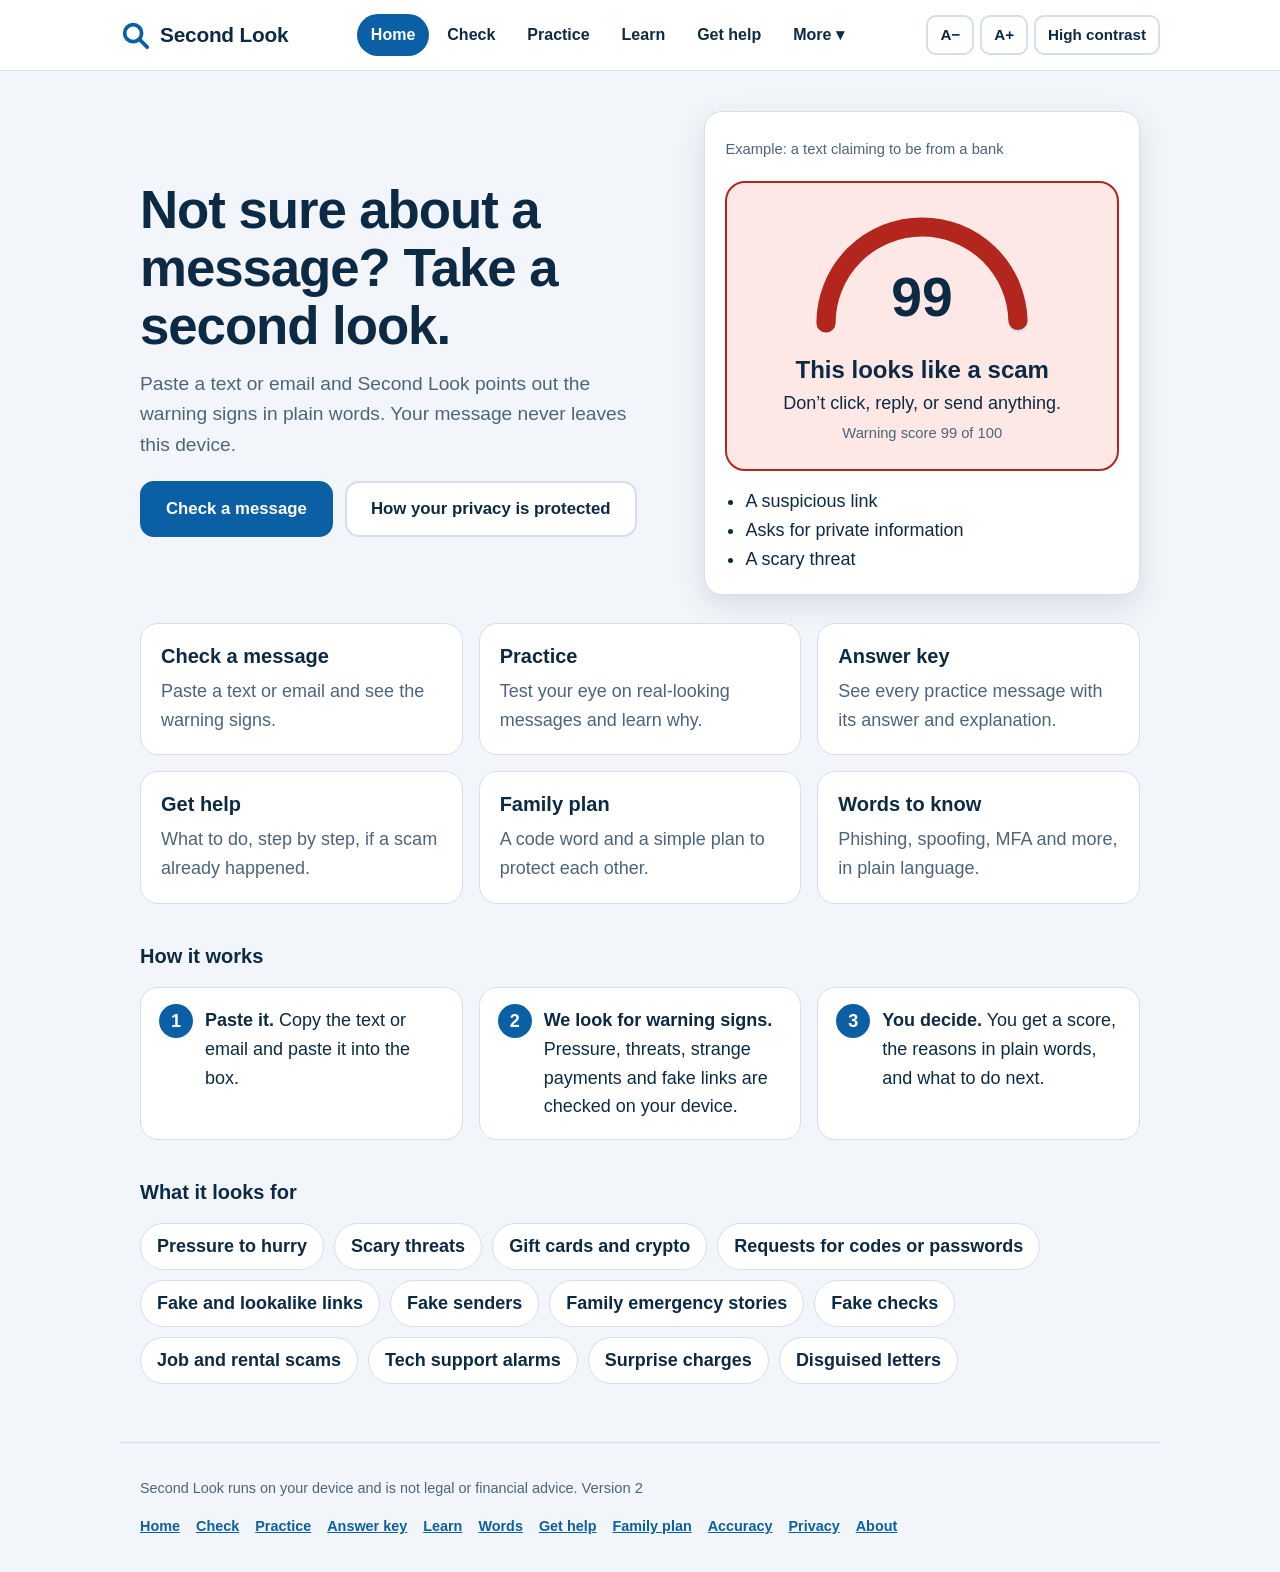
==== commit 1bae5b2d: "Making the New Pages Appear" ====
--- a/index.html
+++ b/index.html
@@ -124,6 +124,7 @@
 @media print{body *{visibility:hidden}.print-target,.print-target *{visibility:visible}.print-target{position:absolute;left:0;top:0;width:100%;border-color:#000}}
 .row3{display:grid;grid-template-columns:repeat(3,1fr);gap:12px;margin-top:12px}
 @media (max-width:640px){.row3{grid-template-columns:1fr}}
+.demo .verdict{grid-template-columns:1fr;text-align:center;gap:8px}.demo .verdict h2{font-size:1.5rem}
 </style>
 </head>
 <body>
@@ -337,7 +338,7 @@
 </main>
 
 <footer class="site">
-  <p>Second Look runs on your device and is not legal or financial advice.</p>
+  <p>Second Look runs on your device and is not legal or financial advice. <span class="meta">Version 2</span></p>
   <p class="sitemap"><a href="#/">Home</a> <a href="#/check">Check</a> <a href="#/practice">Practice</a> <a href="#/answers">Answer key</a> <a href="#/learn">Learn</a> <a href="#/words">Words</a> <a href="#/help">Get help</a> <a href="#/family">Family plan</a> <a href="#/accuracy">Accuracy</a> <a href="#/privacy">Privacy</a> <a href="#/about">About</a></p>
 </footer>
 
@@ -992,7 +993,11 @@
   $("smaller").onclick=function(){prefs.size=Math.max(0,prefs.size-1);applyPrefs()};
   $("bigger").onclick=function(){prefs.size=Math.min(3,prefs.size+1);applyPrefs()};
   $("contrast").onclick=function(){prefs.high=!prefs.high;applyPrefs()};
-  if("serviceWorker" in navigator&&location.protocol==="https:")navigator.serviceWorker.register("sw.js").catch(function(){});
+  if("serviceWorker" in navigator&&location.protocol==="https:"){
+    var had=!!navigator.serviceWorker.controller,reloaded=false;
+    navigator.serviceWorker.addEventListener("controllerchange",function(){if(had&&!reloaded){reloaded=true;location.reload()}});
+    navigator.serviceWorker.register("sw.js").catch(function(){});
+  }
   window.addEventListener("hashchange",route);route();
 }
 init();
